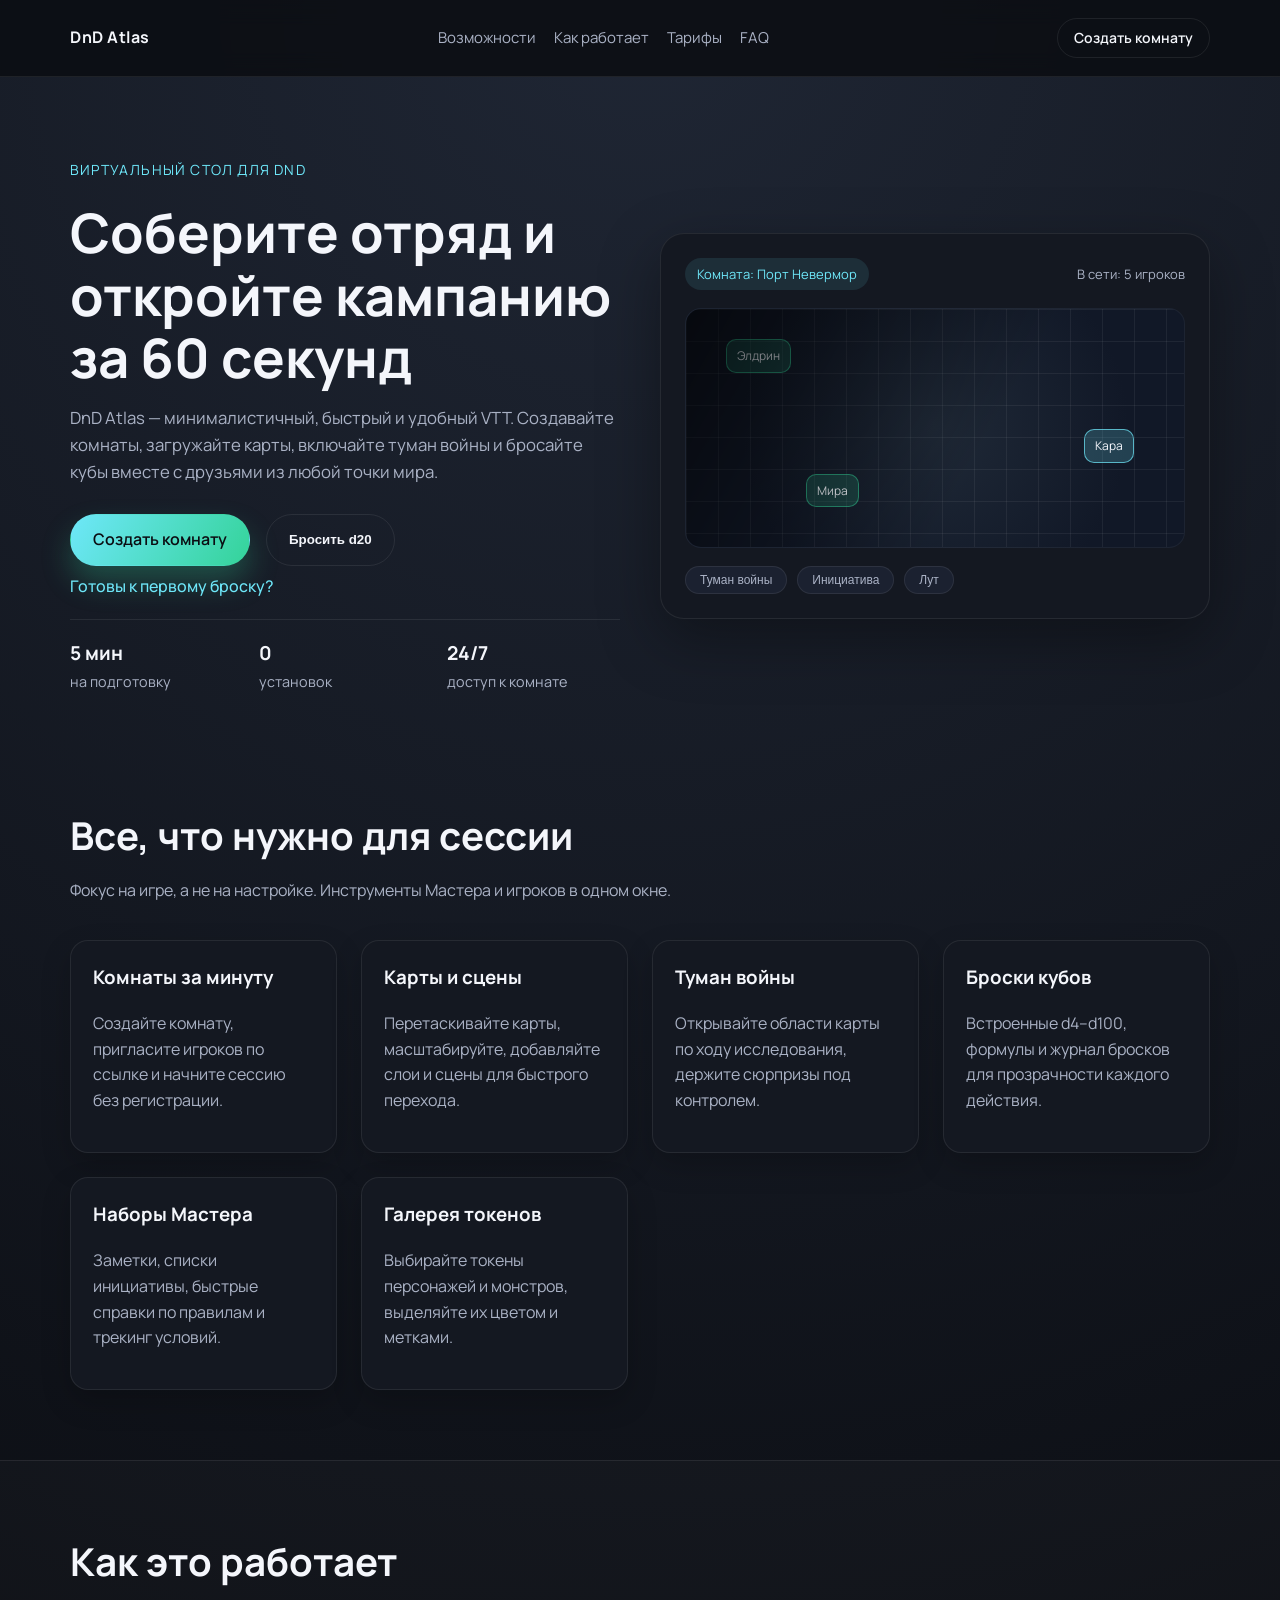
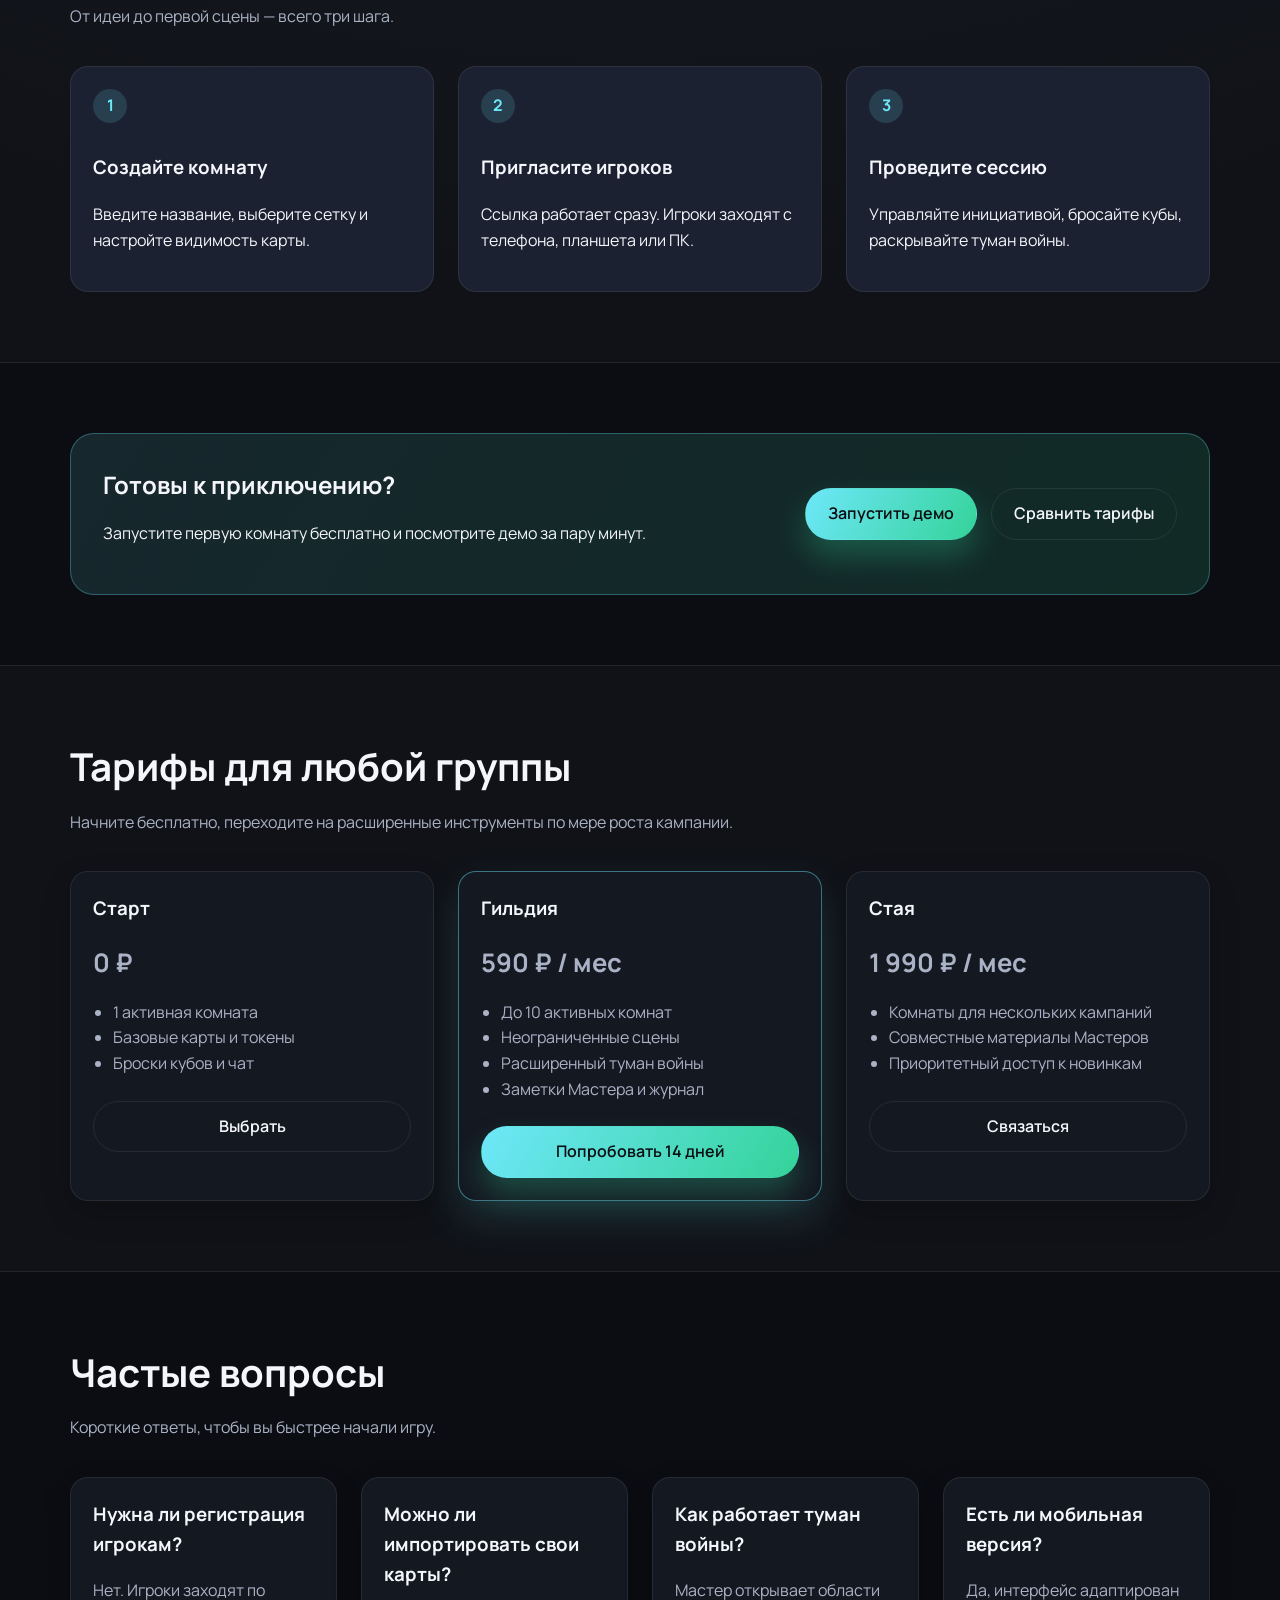
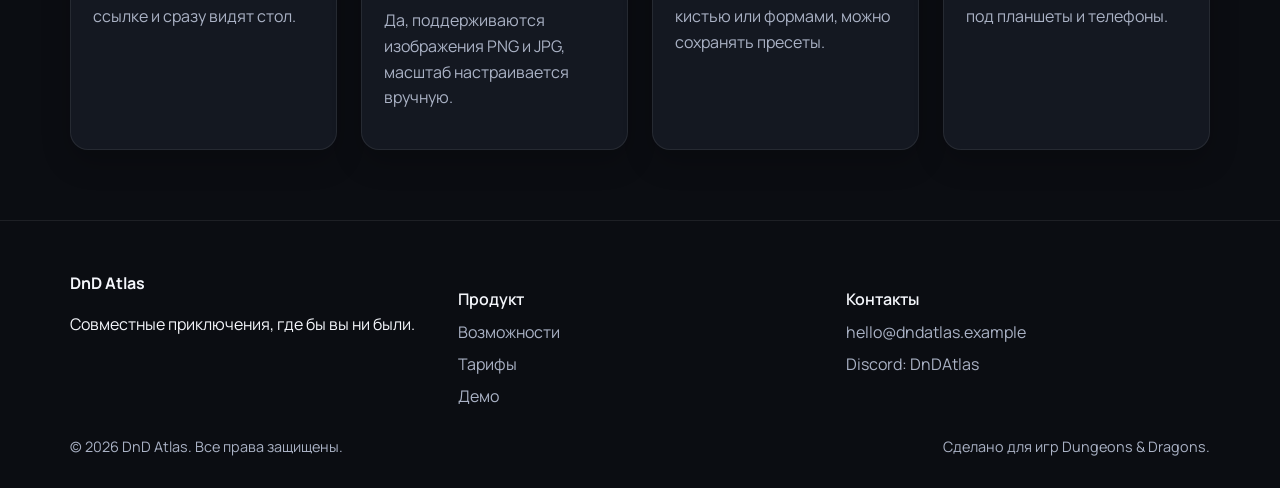
==== index.html @ f611dcc0 "Add DnD landing page prototype Co-authored-by: Eloiser2453 <Eloiser2453@users.noreply.github.com>" ====
<!doctype html>
<html lang="ru">
  <head>
    <meta charset="UTF-8" />
    <meta name="viewport" content="width=device-width, initial-scale=1" />
    <title>DnD Atlas — виртуальный стол для игры</title>
    <meta
      name="description"
      content="DnD Atlas — сайт для совместной игры в Dungeons & Dragons онлайн: комнаты, карты, туман войны и броски кубов."
    />
    <link rel="preconnect" href="https://fonts.googleapis.com" />
    <link rel="preconnect" href="https://fonts.gstatic.com" crossorigin />
    <link
      href="https://fonts.googleapis.com/css2?family=Manrope:wght@300;400;500;600;700&display=swap"
      rel="stylesheet"
    />
    <link rel="stylesheet" href="styles.css" />
  </head>
  <body>
    <header class="site-header">
      <div class="container header-inner">
        <a class="logo" href="#">DnD Atlas</a>
        <nav class="nav">
          <a href="#features">Возможности</a>
          <a href="#workflow">Как работает</a>
          <a href="#pricing">Тарифы</a>
          <a href="#faq">FAQ</a>
        </nav>
        <a class="btn small ghost" href="#start">Создать комнату</a>
      </div>
    </header>

    <main>
      <section class="hero">
        <div class="container hero-grid">
          <div class="hero-content">
            <span class="eyebrow">Виртуальный стол для DnD</span>
            <h1>Соберите отряд и откройте кампанию за 60 секунд</h1>
            <p class="lead">
              DnD Atlas — минималистичный, быстрый и удобный VTT. Создавайте комнаты,
              загружайте карты, включайте туман войны и бросайте кубы вместе с
              друзьями из любой точки мира.
            </p>
            <div class="cta">
              <a class="btn primary" href="#start">Создать комнату</a>
              <button class="btn ghost" id="roll-d20" type="button">Бросить d20</button>
            </div>
            <p class="dice-result" id="dice-result" aria-live="polite">
              Готовы к первому броску?
            </p>
            <div class="stats">
              <div>
                <strong>5 мин</strong>
                <span>на подготовку</span>
              </div>
              <div>
                <strong>0</strong>
                <span>установок</span>
              </div>
              <div>
                <strong>24/7</strong>
                <span>доступ к комнате</span>
              </div>
            </div>
          </div>

          <div class="hero-card" aria-hidden="true">
            <div class="table-ui">
              <div class="table-top">
                <span class="tag">Комната: Порт Невермор</span>
                <span class="status">В сети: 5 игроков</span>
              </div>
              <div class="map-preview">
                <div class="map-grid"></div>
                <div class="token token-a">Элдрин</div>
                <div class="token token-b">Мира</div>
                <div class="token token-c">Кара</div>
                <div class="fog"></div>
              </div>
              <div class="table-actions">
                <button class="pill" type="button">Туман войны</button>
                <button class="pill" type="button">Инициатива</button>
                <button class="pill" type="button">Лут</button>
              </div>
            </div>
          </div>
        </div>
      </section>

      <section id="features" class="section">
        <div class="container">
          <div class="section-head">
            <h2>Все, что нужно для сессии</h2>
            <p>Фокус на игре, а не на настройке. Инструменты Мастера и игроков в одном окне.</p>
          </div>
          <div class="grid features">
            <article class="card">
              <h3>Комнаты за минуту</h3>
              <p>Создайте комнату, пригласите игроков по ссылке и начните сессию без регистрации.</p>
            </article>
            <article class="card">
              <h3>Карты и сцены</h3>
              <p>Перетаскивайте карты, масштабируйте, добавляйте слои и сцены для быстрого перехода.</p>
            </article>
            <article class="card">
              <h3>Туман войны</h3>
              <p>Открывайте области карты по ходу исследования, держите сюрпризы под контролем.</p>
            </article>
            <article class="card">
              <h3>Броски кубов</h3>
              <p>Встроенные d4–d100, формулы и журнал бросков для прозрачности каждого действия.</p>
            </article>
            <article class="card">
              <h3>Наборы Мастера</h3>
              <p>Заметки, списки инициативы, быстрые справки по правилам и трекинг условий.</p>
            </article>
            <article class="card">
              <h3>Галерея токенов</h3>
              <p>Выбирайте токены персонажей и монстров, выделяйте их цветом и метками.</p>
            </article>
          </div>
        </div>
      </section>

      <section id="workflow" class="section alt">
        <div class="container">
          <div class="section-head">
            <h2>Как это работает</h2>
            <p>От идеи до первой сцены — всего три шага.</p>
          </div>
          <div class="grid steps">
            <div class="step">
              <span class="step-index">1</span>
              <h3>Создайте комнату</h3>
              <p>Введите название, выберите сетку и настройте видимость карты.</p>
            </div>
            <div class="step">
              <span class="step-index">2</span>
              <h3>Пригласите игроков</h3>
              <p>Ссылка работает сразу. Игроки заходят с телефона, планшета или ПК.</p>
            </div>
            <div class="step">
              <span class="step-index">3</span>
              <h3>Проведите сессию</h3>
              <p>Управляйте инициативой, бросайте кубы, раскрывайте туман войны.</p>
            </div>
          </div>
        </div>
      </section>

      <section id="start" class="section">
        <div class="container">
          <div class="cta-banner">
            <div>
              <h2>Готовы к приключению?</h2>
              <p>Запустите первую комнату бесплатно и посмотрите демо за пару минут.</p>
            </div>
            <div class="cta-group">
              <a class="btn primary" href="#">Запустить демо</a>
              <a class="btn ghost" href="#pricing">Сравнить тарифы</a>
            </div>
          </div>
        </div>
      </section>

      <section id="pricing" class="section alt">
        <div class="container">
          <div class="section-head">
            <h2>Тарифы для любой группы</h2>
            <p>Начните бесплатно, переходите на расширенные инструменты по мере роста кампании.</p>
          </div>
          <div class="grid pricing">
            <article class="card">
              <h3>Старт</h3>
              <p class="price">0 ₽</p>
              <ul>
                <li>1 активная комната</li>
                <li>Базовые карты и токены</li>
                <li>Броски кубов и чат</li>
              </ul>
              <a class="btn ghost full" href="#">Выбрать</a>
            </article>
            <article class="card highlight">
              <h3>Гильдия</h3>
              <p class="price">590 ₽ / мес</p>
              <ul>
                <li>До 10 активных комнат</li>
                <li>Неограниченные сцены</li>
                <li>Расширенный туман войны</li>
                <li>Заметки Мастера и журнал</li>
              </ul>
              <a class="btn primary full" href="#">Попробовать 14 дней</a>
            </article>
            <article class="card">
              <h3>Стая</h3>
              <p class="price">1 990 ₽ / мес</p>
              <ul>
                <li>Комнаты для нескольких кампаний</li>
                <li>Совместные материалы Мастеров</li>
                <li>Приоритетный доступ к новинкам</li>
              </ul>
              <a class="btn ghost full" href="#">Связаться</a>
            </article>
          </div>
        </div>
      </section>

      <section id="faq" class="section">
        <div class="container">
          <div class="section-head">
            <h2>Частые вопросы</h2>
            <p>Короткие ответы, чтобы вы быстрее начали игру.</p>
          </div>
          <div class="grid faq">
            <article class="card">
              <h3>Нужна ли регистрация игрокам?</h3>
              <p>Нет. Игроки заходят по ссылке и сразу видят стол.</p>
            </article>
            <article class="card">
              <h3>Можно ли импортировать свои карты?</h3>
              <p>Да, поддерживаются изображения PNG и JPG, масштаб настраивается вручную.</p>
            </article>
            <article class="card">
              <h3>Как работает туман войны?</h3>
              <p>Мастер открывает области кистью или формами, можно сохранять пресеты.</p>
            </article>
            <article class="card">
              <h3>Есть ли мобильная версия?</h3>
              <p>Да, интерфейс адаптирован под планшеты и телефоны.</p>
            </article>
          </div>
        </div>
      </section>
    </main>

    <footer class="site-footer">
      <div class="container footer-grid">
        <div>
          <strong>DnD Atlas</strong>
          <p>Совместные приключения, где бы вы ни были.</p>
        </div>
        <div>
          <p class="footer-title">Продукт</p>
          <ul>
            <li><a href="#features">Возможности</a></li>
            <li><a href="#pricing">Тарифы</a></li>
            <li><a href="#start">Демо</a></li>
          </ul>
        </div>
        <div>
          <p class="footer-title">Контакты</p>
          <ul>
            <li>hello@dndatlas.example</li>
            <li>Discord: DnDAtlas</li>
          </ul>
        </div>
      </div>
      <div class="container footer-bottom">
        <span>© 2026 DnD Atlas. Все права защищены.</span>
        <span>Сделано для игр Dungeons & Dragons.</span>
      </div>
    </footer>

    <script src="script.js"></script>
  </body>
</html>
---- styles.css ----
*,
*::before,
*::after {
  box-sizing: border-box;
}

:root {
  color-scheme: dark;
  --bg: #0b0d12;
  --panel: #141821;
  --panel-light: #1b2130;
  --text: #f4f6fb;
  --muted: #aab2c5;
  --accent: #6ee7f9;
  --accent-strong: #34d399;
  --outline: rgba(255, 255, 255, 0.08);
  --shadow: 0 20px 60px rgba(0, 0, 0, 0.35);
}

body {
  margin: 0;
  font-family: "Manrope", system-ui, -apple-system, sans-serif;
  background: radial-gradient(circle at top, #1f2634 0%, #0b0d12 50%);
  color: var(--text);
  line-height: 1.6;
}

a {
  color: inherit;
  text-decoration: none;
}

img {
  max-width: 100%;
  display: block;
}

.container {
  width: min(1140px, 92vw);
  margin: 0 auto;
}

.site-header {
  position: sticky;
  top: 0;
  z-index: 10;
  background: rgba(11, 13, 18, 0.85);
  backdrop-filter: blur(12px);
  border-bottom: 1px solid var(--outline);
}

.header-inner {
  display: flex;
  align-items: center;
  justify-content: space-between;
  padding: 18px 0;
  gap: 24px;
}

.logo {
  font-weight: 700;
  letter-spacing: 0.5px;
}

.nav {
  display: flex;
  gap: 18px;
  font-size: 15px;
  color: var(--muted);
}

.nav a:hover {
  color: var(--text);
}

.btn {
  border-radius: 999px;
  padding: 12px 22px;
  border: 1px solid transparent;
  font-weight: 600;
  display: inline-flex;
  align-items: center;
  justify-content: center;
  gap: 8px;
  background: none;
  color: inherit;
  cursor: pointer;
  transition: 0.2s ease;
}

.btn.small {
  padding: 8px 16px;
  font-size: 14px;
}

.btn.primary {
  background: linear-gradient(120deg, var(--accent), var(--accent-strong));
  color: #0b0d12;
  box-shadow: 0 16px 30px rgba(52, 211, 153, 0.28);
}

.btn.primary:hover {
  transform: translateY(-1px);
}

.btn.ghost {
  border-color: var(--outline);
  color: var(--text);
}

.btn.ghost:hover {
  border-color: rgba(110, 231, 249, 0.6);
  color: var(--accent);
}

.btn.full {
  width: 100%;
}

.hero {
  padding: 80px 0 40px;
}

.hero-grid {
  display: grid;
  grid-template-columns: repeat(auto-fit, minmax(280px, 1fr));
  gap: 40px;
  align-items: center;
}

.eyebrow {
  display: inline-flex;
  align-items: center;
  gap: 8px;
  font-size: 14px;
  color: var(--accent);
  letter-spacing: 1.2px;
  text-transform: uppercase;
}

.hero h1 {
  margin: 18px 0 16px;
  font-size: clamp(2rem, 2vw + 1.8rem, 3.4rem);
  line-height: 1.15;
}

.lead {
  color: var(--muted);
  font-size: 1.05rem;
}

.cta {
  display: flex;
  flex-wrap: wrap;
  gap: 16px;
  margin: 28px 0 8px;
}

.dice-result {
  margin: 0 0 20px;
  color: var(--accent);
  font-weight: 500;
  min-height: 24px;
}

.stats {
  display: grid;
  grid-template-columns: repeat(auto-fit, minmax(140px, 1fr));
  gap: 16px;
  border-top: 1px solid var(--outline);
  padding-top: 18px;
}

.stats strong {
  display: block;
  font-size: 1.2rem;
}

.stats span {
  color: var(--muted);
  font-size: 0.9rem;
}

.hero-card {
  background: var(--panel);
  border-radius: 24px;
  padding: 24px;
  box-shadow: var(--shadow);
  border: 1px solid var(--outline);
}

.table-ui {
  display: flex;
  flex-direction: column;
  gap: 18px;
}

.table-top {
  display: flex;
  justify-content: space-between;
  font-size: 13px;
  color: var(--muted);
}

.tag {
  background: rgba(110, 231, 249, 0.1);
  color: var(--accent);
  padding: 6px 12px;
  border-radius: 999px;
}

.status {
  align-self: center;
}

.map-preview {
  position: relative;
  background: radial-gradient(circle, #1f2937 0%, #111827 70%);
  border-radius: 16px;
  overflow: hidden;
  min-height: 240px;
  border: 1px solid rgba(255, 255, 255, 0.05);
}

.map-grid {
  position: absolute;
  inset: 0;
  background-image: linear-gradient(
      rgba(255, 255, 255, 0.06) 1px,
      transparent 1px
    ),
    linear-gradient(90deg, rgba(255, 255, 255, 0.06) 1px, transparent 1px);
  background-size: 32px 32px;
}

.token {
  position: absolute;
  padding: 6px 10px;
  border-radius: 10px;
  background: rgba(52, 211, 153, 0.2);
  border: 1px solid rgba(52, 211, 153, 0.6);
  font-size: 12px;
}

.token-a {
  top: 30px;
  left: 40px;
}

.token-b {
  bottom: 40px;
  left: 120px;
}

.token-c {
  top: 120px;
  right: 50px;
  background: rgba(110, 231, 249, 0.2);
  border-color: rgba(110, 231, 249, 0.7);
}

.fog {
  position: absolute;
  inset: 0;
  background: linear-gradient(120deg, rgba(11, 13, 18, 0.7), transparent 60%);
  mix-blend-mode: multiply;
}

.table-actions {
  display: flex;
  gap: 10px;
  flex-wrap: wrap;
}

.pill {
  background: var(--panel-light);
  color: var(--muted);
  border: 1px solid var(--outline);
  border-radius: 999px;
  padding: 6px 14px;
  font-size: 12px;
}

.section {
  padding: 70px 0;
}

.section.alt {
  background: rgba(255, 255, 255, 0.02);
  border-top: 1px solid var(--outline);
  border-bottom: 1px solid var(--outline);
}

.section-head {
  margin-bottom: 36px;
  max-width: 720px;
}

.section-head h2 {
  font-size: clamp(1.6rem, 2vw + 1.1rem, 2.4rem);
  margin: 0 0 12px;
}

.section-head p {
  color: var(--muted);
  margin: 0;
}

.grid {
  display: grid;
  gap: 24px;
}

.features {
  grid-template-columns: repeat(auto-fit, minmax(220px, 1fr));
}

.card {
  background: var(--panel);
  border-radius: 18px;
  padding: 22px;
  border: 1px solid var(--outline);
  box-shadow: 0 12px 30px rgba(0, 0, 0, 0.2);
}

.card h3 {
  margin-top: 0;
}

.card p,
.card li {
  color: var(--muted);
}

.steps {
  grid-template-columns: repeat(auto-fit, minmax(220px, 1fr));
}

.step {
  background: var(--panel-light);
  border-radius: 18px;
  padding: 22px;
  border: 1px solid var(--outline);
}

.step-index {
  display: inline-flex;
  width: 34px;
  height: 34px;
  align-items: center;
  justify-content: center;
  border-radius: 50%;
  background: rgba(110, 231, 249, 0.15);
  color: var(--accent);
  font-weight: 700;
  margin-bottom: 12px;
}

.cta-banner {
  background: linear-gradient(120deg, rgba(110, 231, 249, 0.12), rgba(52, 211, 153, 0.15));
  border-radius: 24px;
  padding: 32px;
  display: flex;
  flex-wrap: wrap;
  gap: 24px;
  justify-content: space-between;
  align-items: center;
  border: 1px solid rgba(110, 231, 249, 0.3);
}

.cta-banner h2 {
  margin: 0 0 8px;
}

.cta-group {
  display: flex;
  flex-wrap: wrap;
  gap: 14px;
}

.pricing {
  grid-template-columns: repeat(auto-fit, minmax(240px, 1fr));
}

.pricing .price {
  font-size: 1.6rem;
  font-weight: 700;
  margin: 6px 0 16px;
}

.pricing ul {
  padding-left: 20px;
  margin: 0 0 24px;
}

.pricing .highlight {
  border-color: rgba(110, 231, 249, 0.45);
  box-shadow: 0 18px 40px rgba(110, 231, 249, 0.15);
}

.faq {
  grid-template-columns: repeat(auto-fit, minmax(240px, 1fr));
}

.site-footer {
  padding: 50px 0 30px;
  border-top: 1px solid var(--outline);
}

.footer-grid {
  display: grid;
  grid-template-columns: repeat(auto-fit, minmax(200px, 1fr));
  gap: 24px;
  margin-bottom: 20px;
}

.footer-title {
  font-weight: 600;
  margin-bottom: 8px;
}

.footer-grid ul {
  list-style: none;
  padding: 0;
  margin: 0;
  color: var(--muted);
}

.footer-grid li {
  margin-bottom: 6px;
}

.footer-bottom {
  display: flex;
  flex-wrap: wrap;
  gap: 12px;
  justify-content: space-between;
  color: var(--muted);
  font-size: 0.9rem;
}

@media (max-width: 880px) {
  .nav {
    display: none;
  }
}

@media (max-width: 640px) {
  .hero {
    padding-top: 60px;
  }

  .header-inner {
    flex-wrap: wrap;
  }

  .cta {
    flex-direction: column;
    align-items: stretch;
  }

  .cta-group {
    flex-direction: column;
    align-items: stretch;
  }
}
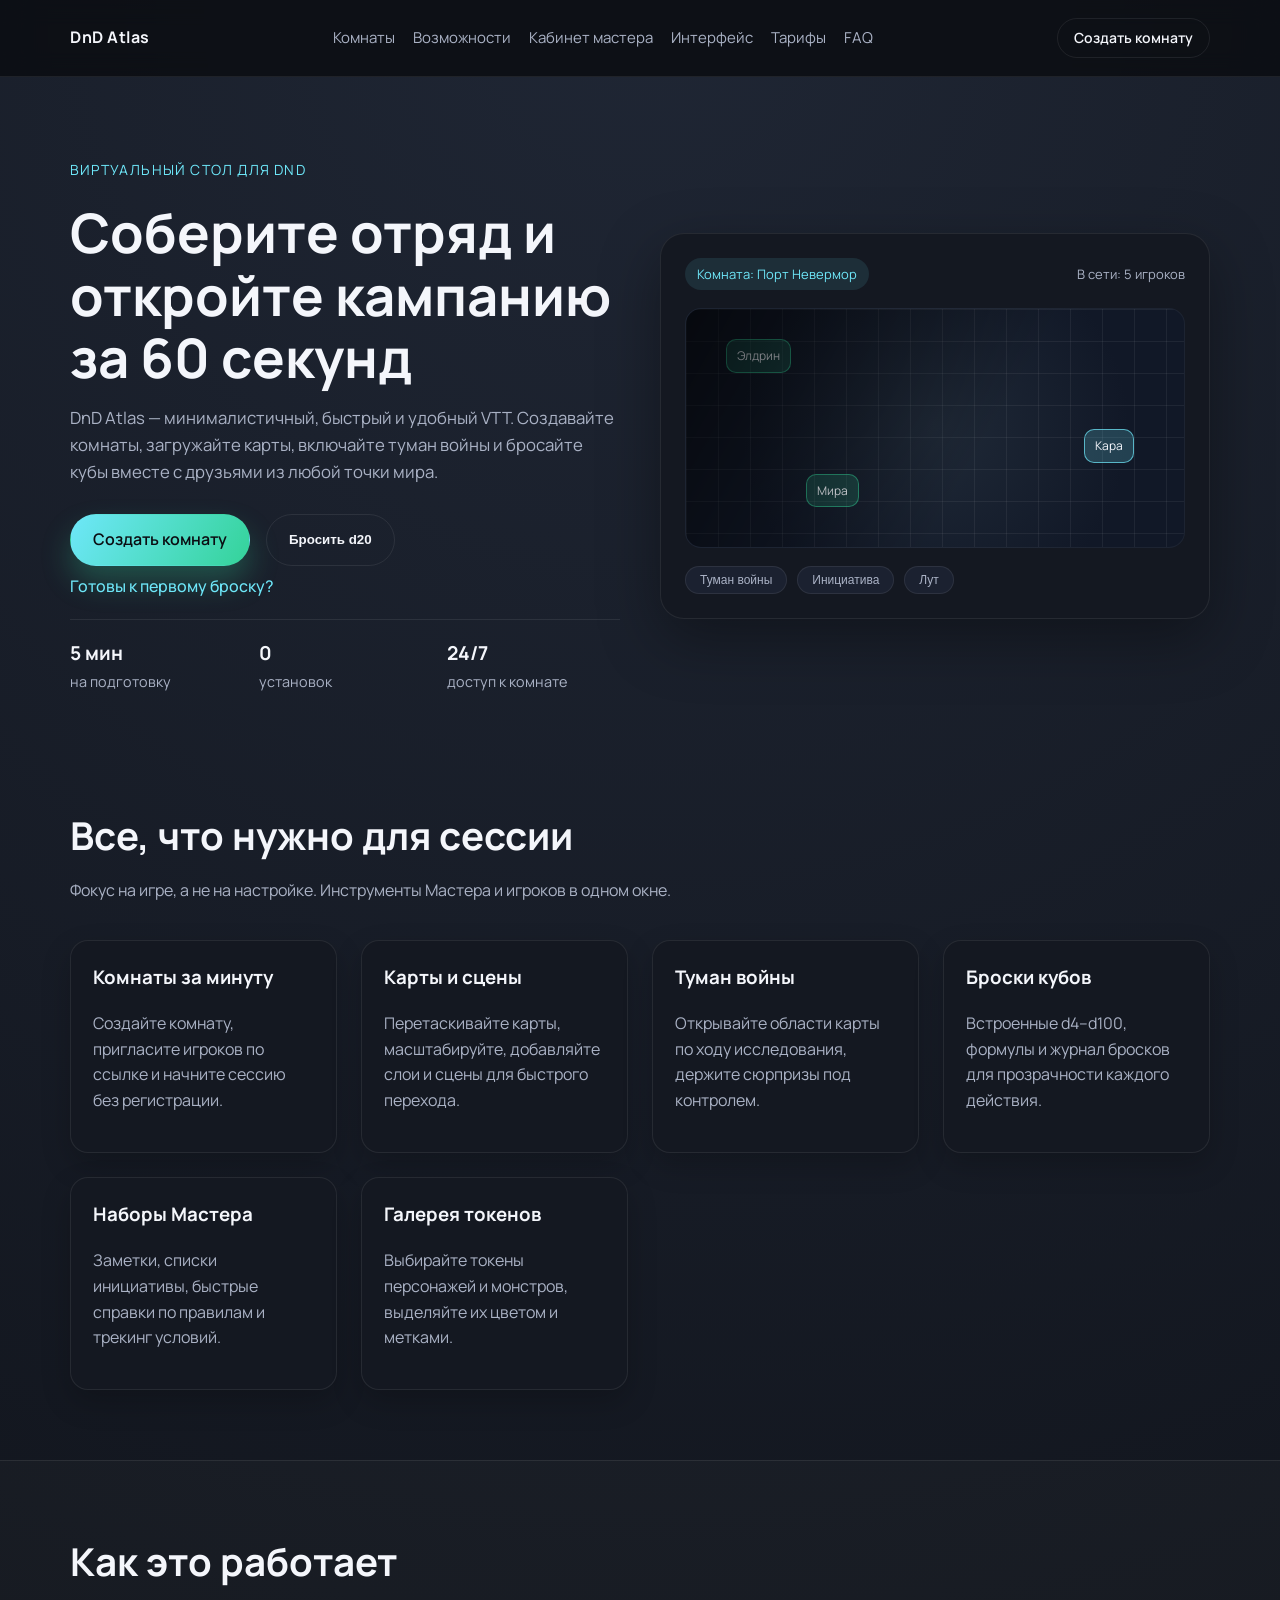
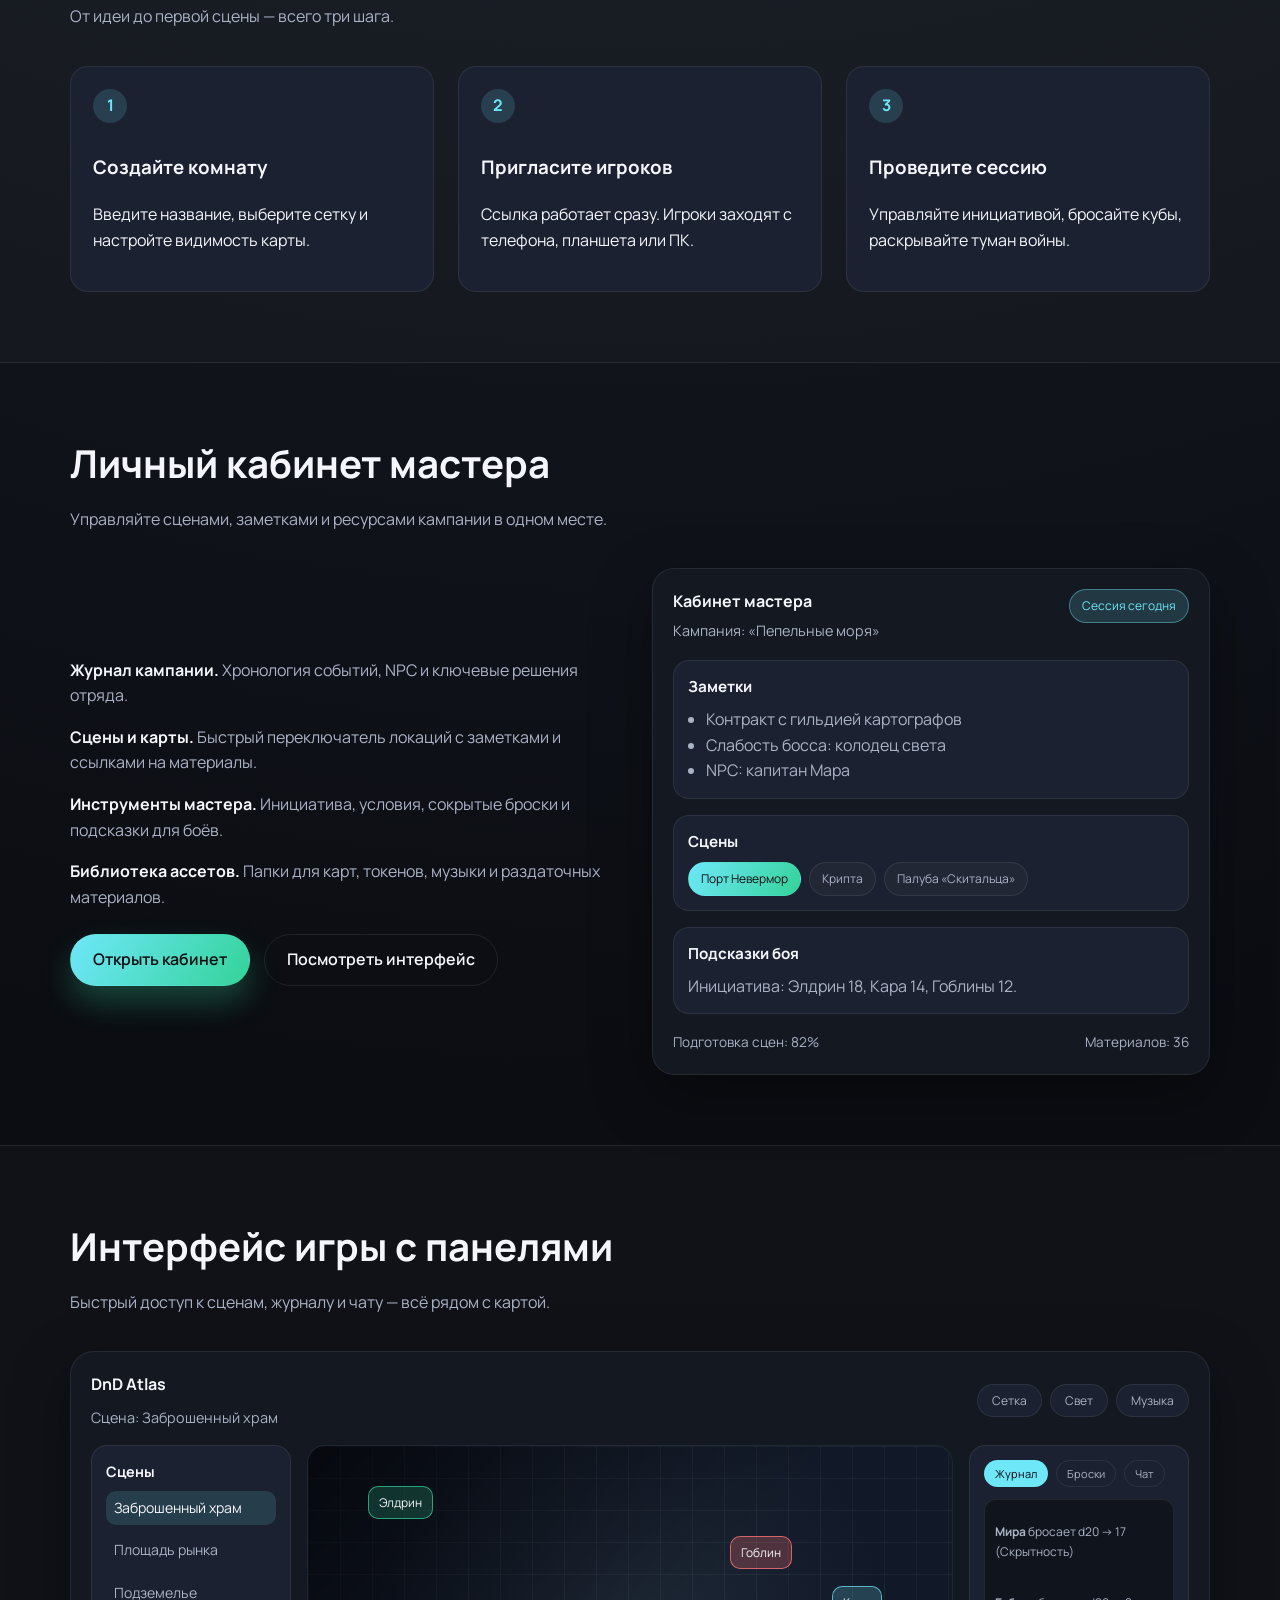
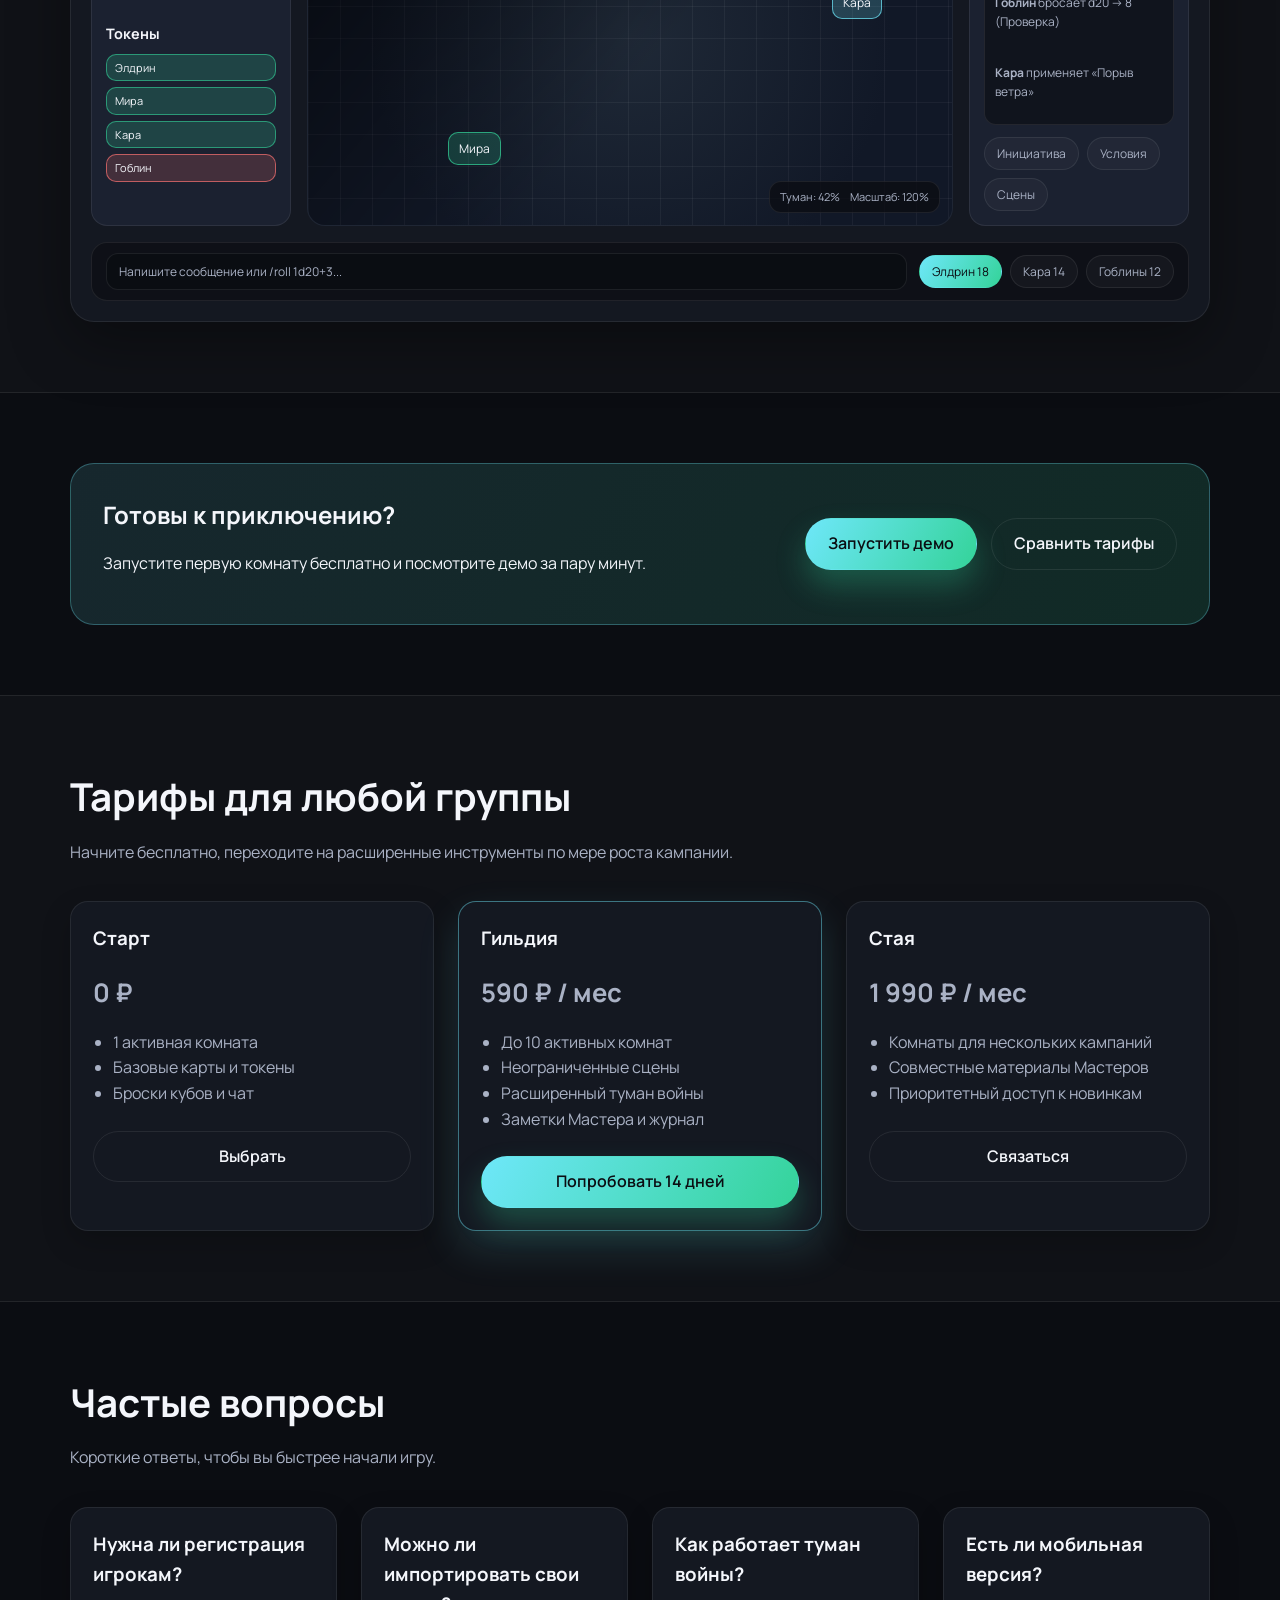
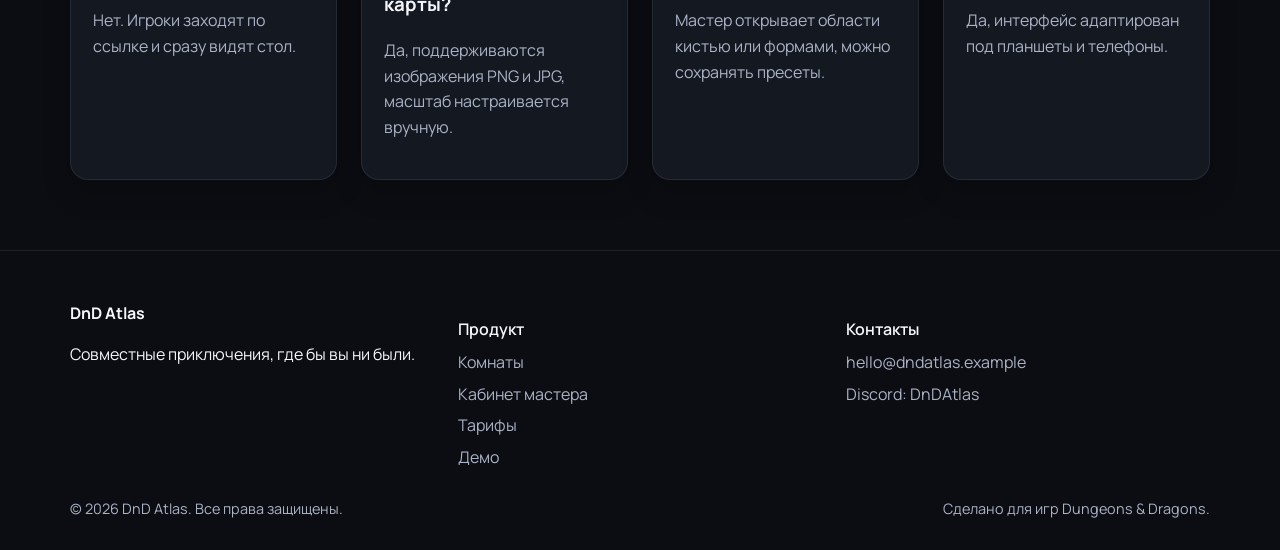
==== commit 4dad5f47: "Add rooms page and interface mock Co-authored-by: Eloiser2453 <Eloiser2453@users.noreply.github.com>" ====
--- a/index.html
+++ b/index.html
@@ -21,8 +21,10 @@
       <div class="container header-inner">
         <a class="logo" href="#">DnD Atlas</a>
         <nav class="nav">
+          <a href="rooms.html">Комнаты</a>
           <a href="#features">Возможности</a>
-          <a href="#workflow">Как работает</a>
+          <a href="#master">Кабинет мастера</a>
+          <a href="#interface">Интерфейс</a>
           <a href="#pricing">Тарифы</a>
           <a href="#faq">FAQ</a>
         </nav>
@@ -148,6 +150,156 @@
         </div>
       </section>
 
+      <section id="master" class="section">
+        <div class="container">
+          <div class="section-head">
+            <h2>Личный кабинет мастера</h2>
+            <p>Управляйте сценами, заметками и ресурсами кампании в одном месте.</p>
+          </div>
+          <div class="master-grid">
+            <div class="master-content">
+              <ul class="master-list">
+                <li>
+                  <strong>Журнал кампании.</strong>
+                  Хронология событий, NPC и ключевые решения отряда.
+                </li>
+                <li>
+                  <strong>Сцены и карты.</strong>
+                  Быстрый переключатель локаций с заметками и ссылками на материалы.
+                </li>
+                <li>
+                  <strong>Инструменты мастера.</strong>
+                  Инициатива, условия, сокрытые броски и подсказки для боёв.
+                </li>
+                <li>
+                  <strong>Библиотека ассетов.</strong>
+                  Папки для карт, токенов, музыки и раздаточных материалов.
+                </li>
+              </ul>
+              <div class="cta-group">
+                <a class="btn primary" href="rooms.html">Открыть кабинет</a>
+                <a class="btn ghost" href="#interface">Посмотреть интерфейс</a>
+              </div>
+            </div>
+            <div class="master-panel" aria-hidden="true">
+              <div class="master-panel-header">
+                <div>
+                  <span class="panel-title">Кабинет мастера</span>
+                  <p class="panel-subtitle">Кампания: «Пепельные моря»</p>
+                </div>
+                <span class="panel-badge">Сессия сегодня</span>
+              </div>
+              <div class="master-panel-body">
+                <div class="master-widget">
+                  <h4>Заметки</h4>
+                  <ul>
+                    <li>Контракт с гильдией картографов</li>
+                    <li>Слабость босса: колодец света</li>
+                    <li>NPC: капитан Мара</li>
+                  </ul>
+                </div>
+                <div class="master-widget">
+                  <h4>Сцены</h4>
+                  <div class="chip-row">
+                    <span class="chip active">Порт Невермор</span>
+                    <span class="chip">Крипта</span>
+                    <span class="chip">Палуба «Скитальца»</span>
+                  </div>
+                </div>
+                <div class="master-widget">
+                  <h4>Подсказки боя</h4>
+                  <p>Инициатива: Элдрин 18, Кара 14, Гоблины 12.</p>
+                </div>
+              </div>
+              <div class="master-panel-footer">
+                <span>Подготовка сцен: 82%</span>
+                <span>Материалов: 36</span>
+              </div>
+            </div>
+          </div>
+        </div>
+      </section>
+
+      <section id="interface" class="section alt">
+        <div class="container">
+          <div class="section-head">
+            <h2>Интерфейс игры с панелями</h2>
+            <p>Быстрый доступ к сценам, журналу и чату — всё рядом с картой.</p>
+          </div>
+          <div class="interface-mock" aria-hidden="true">
+            <div class="interface-top">
+              <div class="interface-brand">
+                <span class="panel-title">DnD Atlas</span>
+                <span class="panel-subtitle">Сцена: Заброшенный храм</span>
+              </div>
+              <div class="interface-actions">
+                <span class="pill">Сетка</span>
+                <span class="pill">Свет</span>
+                <span class="pill">Музыка</span>
+              </div>
+            </div>
+            <div class="interface-body">
+              <aside class="side-panel">
+                <div class="panel-section">
+                  <h4>Сцены</h4>
+                  <ul class="panel-list">
+                    <li class="active">Заброшенный храм</li>
+                    <li>Площадь рынка</li>
+                    <li>Подземелье</li>
+                  </ul>
+                </div>
+                <div class="panel-section">
+                  <h4>Токены</h4>
+                  <div class="token-stack">
+                    <span class="token-mini">Элдрин</span>
+                    <span class="token-mini">Мира</span>
+                    <span class="token-mini">Кара</span>
+                    <span class="token-mini enemy">Гоблин</span>
+                  </div>
+                </div>
+              </aside>
+              <div class="interface-map">
+                <div class="map-grid"></div>
+                <div class="map-token map-token-a">Элдрин</div>
+                <div class="map-token map-token-b">Мира</div>
+                <div class="map-token map-token-c">Кара</div>
+                <div class="map-token map-token-d enemy">Гоблин</div>
+                <div class="map-highlight"></div>
+                <div class="map-legend">
+                  <span>Туман: 42%</span>
+                  <span>Масштаб: 120%</span>
+                </div>
+              </div>
+              <aside class="side-panel right">
+                <div class="tab-row">
+                  <span class="tab active">Журнал</span>
+                  <span class="tab">Броски</span>
+                  <span class="tab">Чат</span>
+                </div>
+                <div class="log">
+                  <p><strong>Мира</strong> бросает d20 → 17 (Скрытность)</p>
+                  <p><strong>Гоблин</strong> бросает d20 → 8 (Проверка)</p>
+                  <p><strong>Кара</strong> применяет «Порыв ветра»</p>
+                </div>
+                <div class="quick-actions">
+                  <span class="chip">Инициатива</span>
+                  <span class="chip">Условия</span>
+                  <span class="chip">Сцены</span>
+                </div>
+              </aside>
+            </div>
+            <div class="interface-bottom">
+              <div class="chat-input">Напишите сообщение или /roll 1d20+3...</div>
+              <div class="initiative-track">
+                <span class="chip active">Элдрин 18</span>
+                <span class="chip">Кара 14</span>
+                <span class="chip">Гоблины 12</span>
+              </div>
+            </div>
+          </div>
+        </div>
+      </section>
+
       <section id="start" class="section">
         <div class="container">
           <div class="cta-banner">
@@ -242,7 +394,8 @@
         <div>
           <p class="footer-title">Продукт</p>
           <ul>
-            <li><a href="#features">Возможности</a></li>
+            <li><a href="rooms.html">Комнаты</a></li>
+            <li><a href="#master">Кабинет мастера</a></li>
             <li><a href="#pricing">Тарифы</a></li>
             <li><a href="#start">Демо</a></li>
           </ul>
--- a/styles.css
+++ b/styles.css
@@ -402,6 +402,493 @@
   grid-template-columns: repeat(auto-fit, minmax(240px, 1fr));
 }
 
+.master-grid {
+  display: grid;
+  grid-template-columns: repeat(auto-fit, minmax(280px, 1fr));
+  gap: 24px;
+  align-items: center;
+}
+
+.master-content {
+  display: flex;
+  flex-direction: column;
+  gap: 24px;
+}
+
+.master-list {
+  list-style: none;
+  padding: 0;
+  margin: 0;
+  display: grid;
+  gap: 16px;
+  color: var(--muted);
+}
+
+.master-list strong {
+  color: var(--text);
+}
+
+.master-panel {
+  background: var(--panel);
+  border-radius: 22px;
+  padding: 20px;
+  border: 1px solid var(--outline);
+  box-shadow: var(--shadow);
+  display: flex;
+  flex-direction: column;
+  gap: 18px;
+}
+
+.master-panel-header {
+  display: flex;
+  justify-content: space-between;
+  align-items: flex-start;
+  gap: 12px;
+}
+
+.panel-title {
+  font-weight: 700;
+  display: block;
+}
+
+.panel-subtitle {
+  margin: 4px 0 0;
+  color: var(--muted);
+  font-size: 0.9rem;
+}
+
+.panel-badge {
+  background: rgba(110, 231, 249, 0.16);
+  color: var(--accent);
+  border: 1px solid rgba(110, 231, 249, 0.4);
+  border-radius: 999px;
+  padding: 6px 12px;
+  font-size: 12px;
+}
+
+.master-panel-body {
+  display: grid;
+  gap: 16px;
+}
+
+.master-widget {
+  background: var(--panel-light);
+  border-radius: 16px;
+  padding: 14px;
+  border: 1px solid var(--outline);
+}
+
+.master-widget h4 {
+  margin: 0 0 8px;
+  font-size: 0.95rem;
+}
+
+.master-widget ul {
+  margin: 0;
+  padding-left: 18px;
+  color: var(--muted);
+}
+
+.master-widget p {
+  margin: 0;
+  color: var(--muted);
+}
+
+.chip-row {
+  display: flex;
+  flex-wrap: wrap;
+  gap: 8px;
+}
+
+.chip {
+  display: inline-flex;
+  align-items: center;
+  gap: 6px;
+  padding: 6px 12px;
+  border-radius: 999px;
+  border: 1px solid var(--outline);
+  font-size: 12px;
+  color: var(--muted);
+  background: rgba(255, 255, 255, 0.03);
+}
+
+.chip.active {
+  background: linear-gradient(120deg, var(--accent), var(--accent-strong));
+  color: #0b0d12;
+  border-color: transparent;
+}
+
+.master-panel-footer {
+  display: flex;
+  justify-content: space-between;
+  color: var(--muted);
+  font-size: 0.85rem;
+}
+
+.interface-mock {
+  background: var(--panel);
+  border-radius: 24px;
+  padding: 20px;
+  border: 1px solid var(--outline);
+  box-shadow: var(--shadow);
+  display: flex;
+  flex-direction: column;
+  gap: 16px;
+}
+
+.interface-top {
+  display: flex;
+  justify-content: space-between;
+  align-items: center;
+  gap: 16px;
+  flex-wrap: wrap;
+}
+
+.interface-brand {
+  display: flex;
+  flex-direction: column;
+  gap: 4px;
+}
+
+.interface-actions {
+  display: flex;
+  gap: 8px;
+  flex-wrap: wrap;
+}
+
+.interface-body {
+  display: grid;
+  grid-template-columns: 200px 1fr 220px;
+  gap: 16px;
+}
+
+.side-panel {
+  background: var(--panel-light);
+  border-radius: 16px;
+  border: 1px solid var(--outline);
+  padding: 14px;
+  display: flex;
+  flex-direction: column;
+  gap: 12px;
+}
+
+.panel-section h4 {
+  margin: 0 0 8px;
+  font-size: 0.9rem;
+}
+
+.panel-list {
+  list-style: none;
+  padding: 0;
+  margin: 0;
+  display: grid;
+  gap: 8px;
+  color: var(--muted);
+  font-size: 0.88rem;
+}
+
+.panel-list li {
+  padding: 6px 8px;
+  border-radius: 10px;
+}
+
+.panel-list li.active {
+  background: rgba(110, 231, 249, 0.14);
+  color: var(--text);
+}
+
+.token-stack {
+  display: grid;
+  gap: 6px;
+}
+
+.token-mini {
+  display: inline-flex;
+  align-items: center;
+  padding: 4px 8px;
+  border-radius: 10px;
+  border: 1px solid rgba(52, 211, 153, 0.6);
+  background: rgba(52, 211, 153, 0.2);
+  font-size: 11px;
+}
+
+.token-mini.enemy {
+  border-color: rgba(248, 113, 113, 0.7);
+  background: rgba(248, 113, 113, 0.18);
+}
+
+.interface-map {
+  position: relative;
+  border-radius: 18px;
+  min-height: 320px;
+  overflow: hidden;
+  border: 1px solid rgba(255, 255, 255, 0.06);
+  background: radial-gradient(circle, #1f2937 0%, #111827 70%);
+}
+
+.interface-map .map-grid {
+  opacity: 0.85;
+}
+
+.map-token {
+  position: absolute;
+  padding: 6px 10px;
+  border-radius: 10px;
+  border: 1px solid rgba(52, 211, 153, 0.7);
+  background: rgba(52, 211, 153, 0.2);
+  font-size: 12px;
+  z-index: 2;
+}
+
+.map-token.enemy {
+  border-color: rgba(248, 113, 113, 0.8);
+  background: rgba(248, 113, 113, 0.25);
+}
+
+.map-token-a {
+  top: 40px;
+  left: 60px;
+}
+
+.map-token-b {
+  bottom: 60px;
+  left: 140px;
+}
+
+.map-token-c {
+  top: 140px;
+  right: 70px;
+  border-color: rgba(110, 231, 249, 0.7);
+  background: rgba(110, 231, 249, 0.2);
+}
+
+.map-token-d {
+  top: 90px;
+  right: 160px;
+}
+
+.map-highlight {
+  position: absolute;
+  inset: 0;
+  background: linear-gradient(130deg, rgba(11, 13, 18, 0.7), transparent 55%);
+  mix-blend-mode: multiply;
+  z-index: 1;
+}
+
+.map-legend {
+  position: absolute;
+  bottom: 12px;
+  right: 12px;
+  background: rgba(11, 13, 18, 0.75);
+  border: 1px solid var(--outline);
+  border-radius: 12px;
+  padding: 6px 10px;
+  font-size: 11px;
+  color: var(--muted);
+  display: flex;
+  gap: 10px;
+  z-index: 3;
+}
+
+.tab-row {
+  display: flex;
+  flex-wrap: wrap;
+  gap: 8px;
+}
+
+.tab {
+  padding: 4px 10px;
+  border-radius: 999px;
+  border: 1px solid var(--outline);
+  font-size: 11px;
+  color: var(--muted);
+}
+
+.tab.active {
+  background: var(--accent);
+  color: #0b0d12;
+  border-color: transparent;
+}
+
+.log {
+  background: rgba(11, 13, 18, 0.6);
+  border: 1px solid var(--outline);
+  border-radius: 12px;
+  padding: 10px;
+  font-size: 12px;
+  color: var(--muted);
+  display: grid;
+  gap: 8px;
+  flex: 1;
+}
+
+.quick-actions {
+  display: flex;
+  flex-wrap: wrap;
+  gap: 8px;
+}
+
+.interface-bottom {
+  display: flex;
+  flex-wrap: wrap;
+  gap: 12px;
+  align-items: center;
+  background: rgba(11, 13, 18, 0.6);
+  border: 1px solid var(--outline);
+  border-radius: 16px;
+  padding: 10px 14px;
+}
+
+.chat-input {
+  flex: 1;
+  min-width: 200px;
+  background: rgba(11, 13, 18, 0.8);
+  border: 1px solid var(--outline);
+  border-radius: 12px;
+  padding: 8px 12px;
+  font-size: 12px;
+  color: var(--muted);
+}
+
+.initiative-track {
+  display: flex;
+  flex-wrap: wrap;
+  gap: 8px;
+}
+
+.page-hero {
+  padding: 80px 0 40px;
+}
+
+.page-hero-grid {
+  display: grid;
+  grid-template-columns: repeat(auto-fit, minmax(260px, 1fr));
+  gap: 32px;
+  align-items: center;
+}
+
+.summary-card {
+  background: var(--panel);
+  border-radius: 20px;
+  padding: 20px;
+  border: 1px solid var(--outline);
+  box-shadow: var(--shadow);
+  display: grid;
+  gap: 14px;
+}
+
+.room-grid {
+  display: grid;
+  grid-template-columns: repeat(auto-fit, minmax(240px, 1fr));
+  gap: 24px;
+}
+
+.room-card {
+  display: flex;
+  flex-direction: column;
+  gap: 14px;
+}
+
+.room-title {
+  margin: 0;
+  font-size: 1.1rem;
+}
+
+.room-meta {
+  display: flex;
+  justify-content: space-between;
+  align-items: center;
+  font-size: 12px;
+  color: var(--muted);
+}
+
+.room-status {
+  display: inline-flex;
+  align-items: center;
+  gap: 6px;
+  padding: 4px 10px;
+  border-radius: 999px;
+  border: 1px solid var(--outline);
+  font-size: 11px;
+}
+
+.room-status.live {
+  background: rgba(52, 211, 153, 0.2);
+  border-color: rgba(52, 211, 153, 0.6);
+  color: #bff7d9;
+}
+
+.room-status.prep {
+  background: rgba(110, 231, 249, 0.18);
+  border-color: rgba(110, 231, 249, 0.5);
+}
+
+.room-status.pause {
+  background: rgba(248, 113, 113, 0.15);
+  border-color: rgba(248, 113, 113, 0.5);
+}
+
+.room-details {
+  margin: 0;
+  color: var(--muted);
+  font-size: 0.95rem;
+}
+
+.room-actions {
+  display: flex;
+  flex-wrap: wrap;
+  gap: 8px;
+}
+
+.campaign-grid {
+  display: grid;
+  grid-template-columns: repeat(auto-fit, minmax(260px, 1fr));
+  gap: 24px;
+}
+
+.progress {
+  background: rgba(255, 255, 255, 0.08);
+  border-radius: 999px;
+  overflow: hidden;
+  height: 8px;
+  margin-top: 10px;
+}
+
+.progress span {
+  display: block;
+  height: 100%;
+  background: linear-gradient(120deg, var(--accent), var(--accent-strong));
+}
+
+.schedule {
+  list-style: none;
+  margin: 0;
+  padding: 0;
+  display: grid;
+  gap: 12px;
+}
+
+.schedule li {
+  background: var(--panel-light);
+  border-radius: 16px;
+  border: 1px solid var(--outline);
+  padding: 12px 16px;
+  display: flex;
+  align-items: center;
+  justify-content: space-between;
+  gap: 14px;
+}
+
+.schedule-meta {
+  display: grid;
+  gap: 4px;
+}
+
+.schedule time {
+  color: var(--muted);
+  font-size: 0.85rem;
+}
+
 .site-footer {
   padding: 50px 0 30px;
   border-top: 1px solid var(--outline);
@@ -443,6 +930,10 @@
   .nav {
     display: none;
   }
+
+  .interface-body {
+    grid-template-columns: 1fr;
+  }
 }
 
 @media (max-width: 640px) {
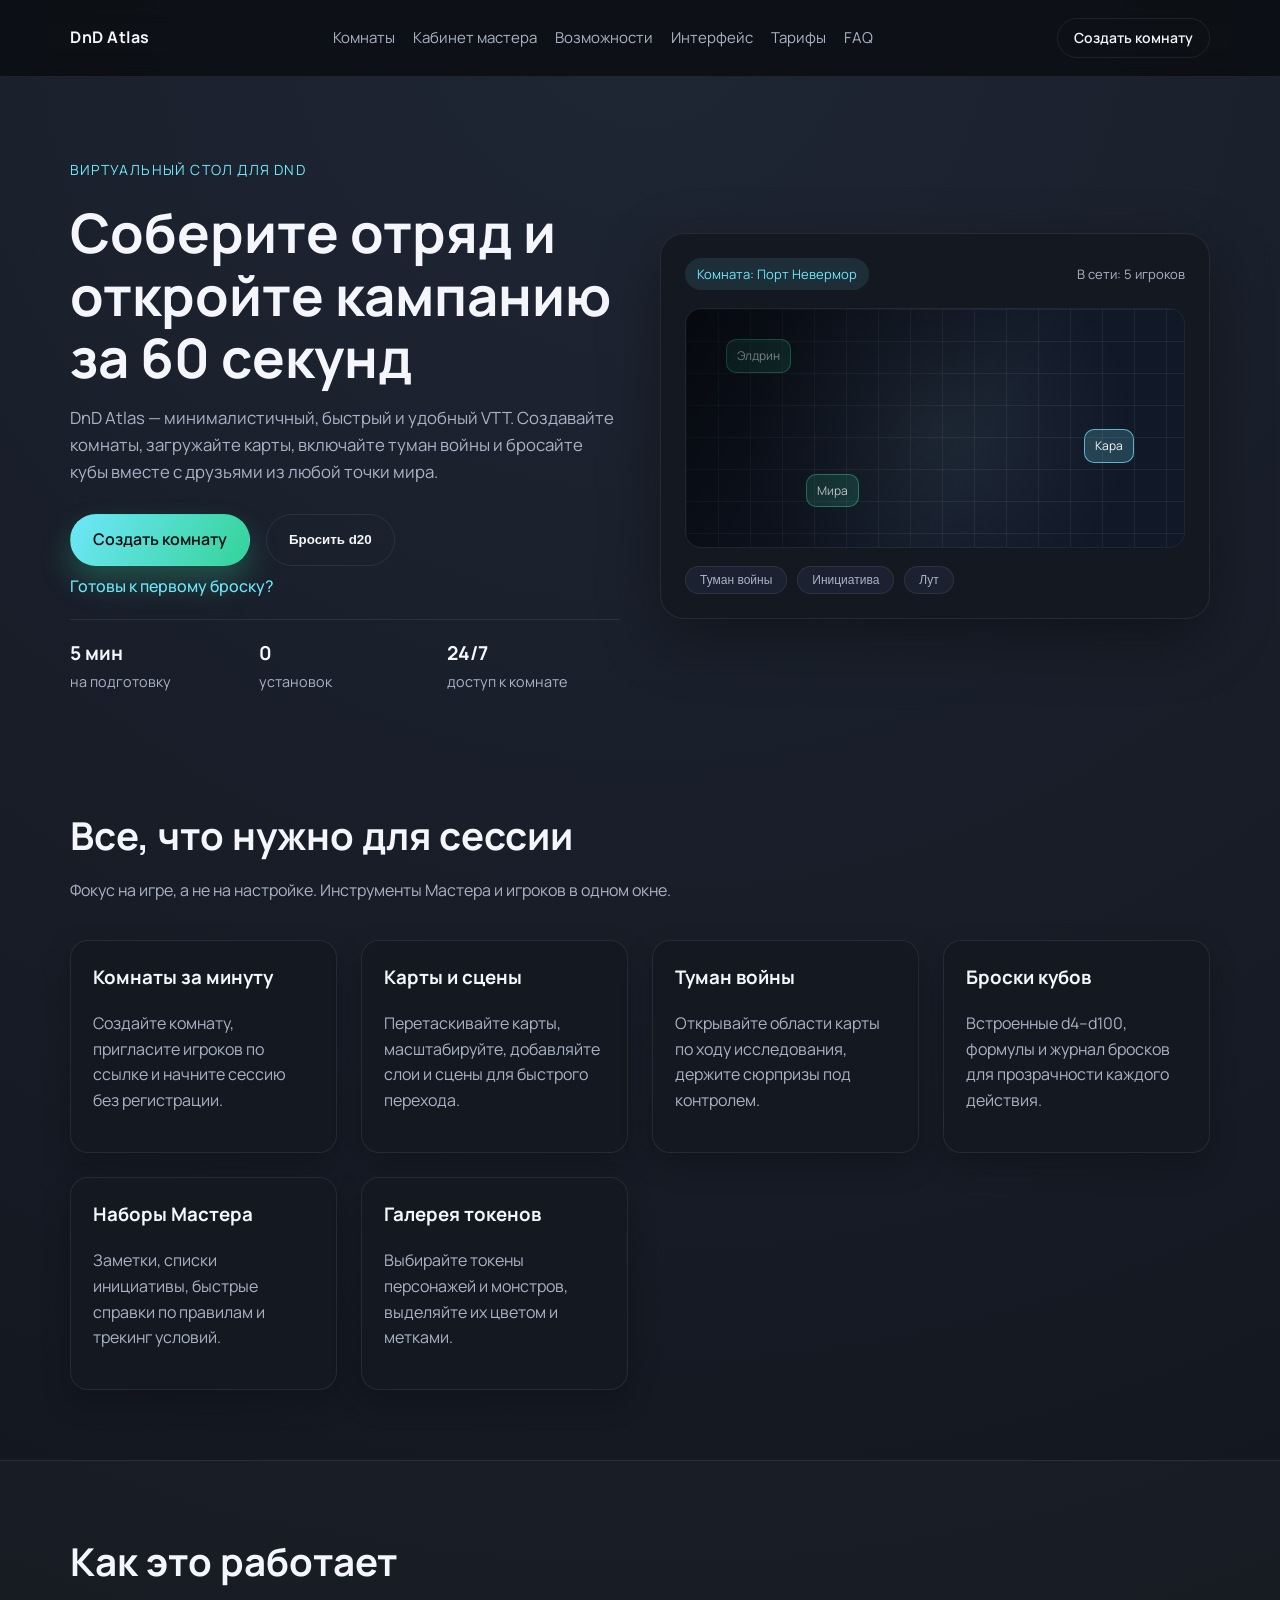
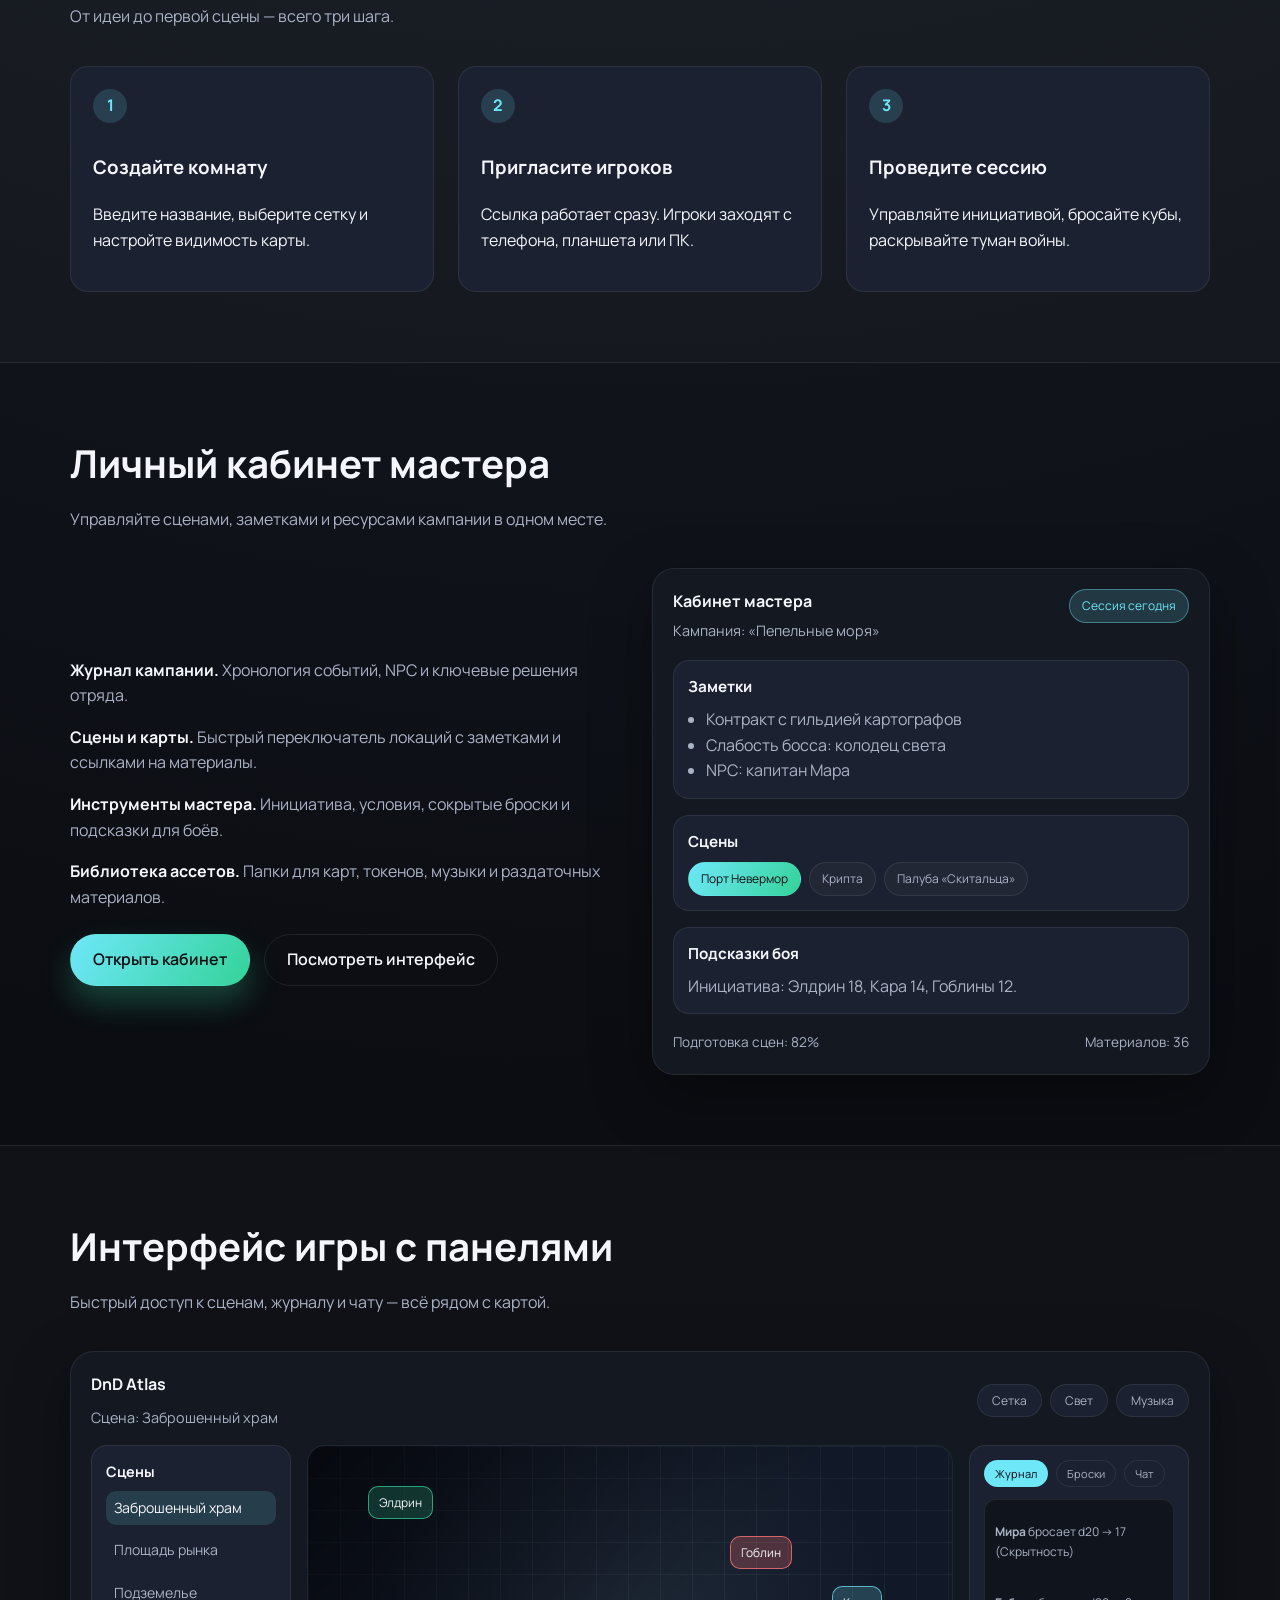
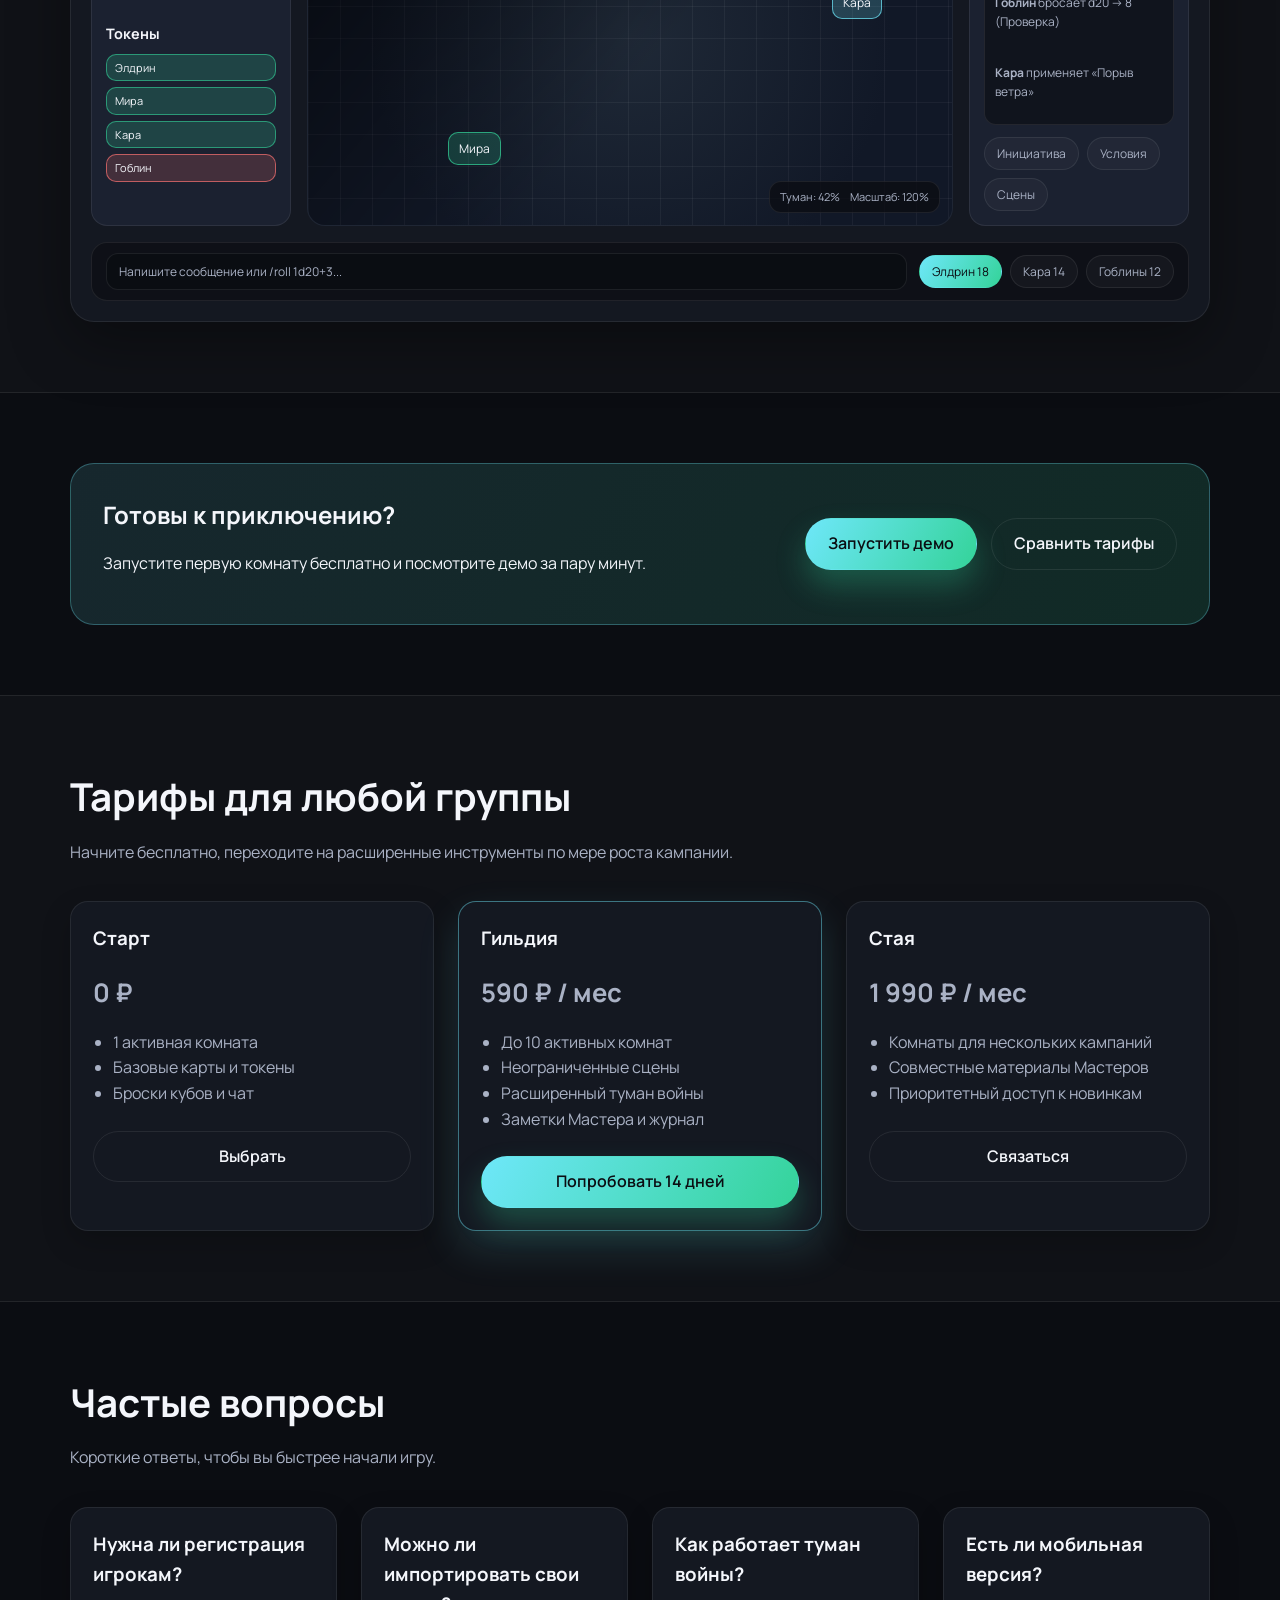
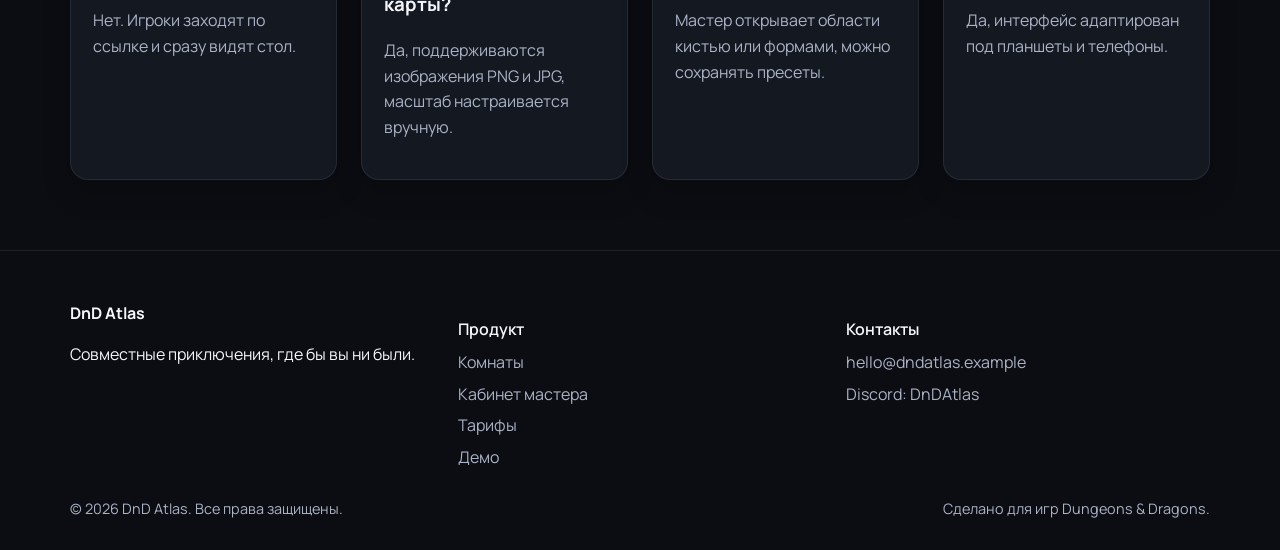
==== commit f856cdf1: "Add master dashboard page Co-authored-by: Eloiser2453 <Eloiser2453@users.noreply.github.com>" ====
--- a/index.html
+++ b/index.html
@@ -22,8 +22,8 @@
         <a class="logo" href="#">DnD Atlas</a>
         <nav class="nav">
           <a href="rooms.html">Комнаты</a>
+          <a href="master.html">Кабинет мастера</a>
           <a href="#features">Возможности</a>
-          <a href="#master">Кабинет мастера</a>
           <a href="#interface">Интерфейс</a>
           <a href="#pricing">Тарифы</a>
           <a href="#faq">FAQ</a>
@@ -177,7 +177,7 @@
                 </li>
               </ul>
               <div class="cta-group">
-                <a class="btn primary" href="rooms.html">Открыть кабинет</a>
+                <a class="btn primary" href="master.html">Открыть кабинет</a>
                 <a class="btn ghost" href="#interface">Посмотреть интерфейс</a>
               </div>
             </div>
@@ -395,7 +395,7 @@
           <p class="footer-title">Продукт</p>
           <ul>
             <li><a href="rooms.html">Комнаты</a></li>
-            <li><a href="#master">Кабинет мастера</a></li>
+            <li><a href="master.html">Кабинет мастера</a></li>
             <li><a href="#pricing">Тарифы</a></li>
             <li><a href="#start">Демо</a></li>
           </ul>
--- a/styles.css
+++ b/styles.css
@@ -889,6 +889,158 @@
   font-size: 0.85rem;
 }
 
+.dashboard-grid {
+  display: grid;
+  grid-template-columns: minmax(220px, 280px) 1fr;
+  gap: 24px;
+  align-items: start;
+}
+
+.dashboard-sidebar,
+.dashboard-main {
+  display: grid;
+  gap: 18px;
+}
+
+.profile-card {
+  display: grid;
+  gap: 14px;
+}
+
+.profile-header {
+  display: flex;
+  justify-content: space-between;
+  gap: 12px;
+  align-items: flex-start;
+}
+
+.profile-stats {
+  display: grid;
+  grid-template-columns: repeat(3, minmax(0, 1fr));
+  gap: 12px;
+}
+
+.profile-stats strong {
+  display: block;
+  font-size: 1.1rem;
+}
+
+.profile-stats span {
+  color: var(--muted);
+  font-size: 0.85rem;
+}
+
+.menu-list {
+  list-style: none;
+  margin: 0;
+  padding: 0;
+  display: grid;
+  gap: 8px;
+}
+
+.menu-list li {
+  padding: 8px 12px;
+  border-radius: 12px;
+  border: 1px solid var(--outline);
+  background: rgba(255, 255, 255, 0.02);
+  color: var(--muted);
+  font-size: 0.9rem;
+}
+
+.menu-list li.active {
+  background: rgba(110, 231, 249, 0.14);
+  color: var(--text);
+}
+
+.widget-grid {
+  display: grid;
+  grid-template-columns: repeat(auto-fit, minmax(240px, 1fr));
+  gap: 18px;
+}
+
+.mini-list {
+  display: grid;
+  gap: 10px;
+}
+
+.mini-item {
+  display: flex;
+  align-items: center;
+  justify-content: space-between;
+  gap: 12px;
+  padding: 10px 12px;
+  border-radius: 12px;
+  border: 1px solid var(--outline);
+  background: var(--panel-light);
+  color: var(--muted);
+  font-size: 0.9rem;
+}
+
+.mini-item strong {
+  color: var(--text);
+}
+
+.progress-group {
+  display: grid;
+  gap: 12px;
+}
+
+.progress-row {
+  display: grid;
+  gap: 6px;
+  font-size: 0.9rem;
+  color: var(--muted);
+}
+
+.note-list {
+  margin: 0;
+  padding-left: 18px;
+  color: var(--muted);
+  display: grid;
+  gap: 6px;
+}
+
+.activity-list {
+  list-style: none;
+  margin: 0;
+  padding: 0;
+  display: grid;
+  gap: 10px;
+}
+
+.activity-list li {
+  display: grid;
+  gap: 4px;
+  padding: 10px 12px;
+  border-radius: 12px;
+  border: 1px solid var(--outline);
+  background: rgba(255, 255, 255, 0.02);
+  color: var(--muted);
+  font-size: 0.9rem;
+}
+
+.library-grid {
+  display: grid;
+  grid-template-columns: repeat(auto-fit, minmax(220px, 1fr));
+  gap: 20px;
+}
+
+.resource-item {
+  display: grid;
+  gap: 10px;
+}
+
+.resource-item h3 {
+  margin: 0;
+}
+
+.resource-meta {
+  display: flex;
+  justify-content: space-between;
+  color: var(--muted);
+  font-size: 0.85rem;
+}
+
 .site-footer {
   padding: 50px 0 30px;
   border-top: 1px solid var(--outline);
@@ -934,6 +1086,10 @@
   .interface-body {
     grid-template-columns: 1fr;
   }
+
+  .dashboard-grid {
+    grid-template-columns: 1fr;
+  }
 }
 
 @media (max-width: 640px) {
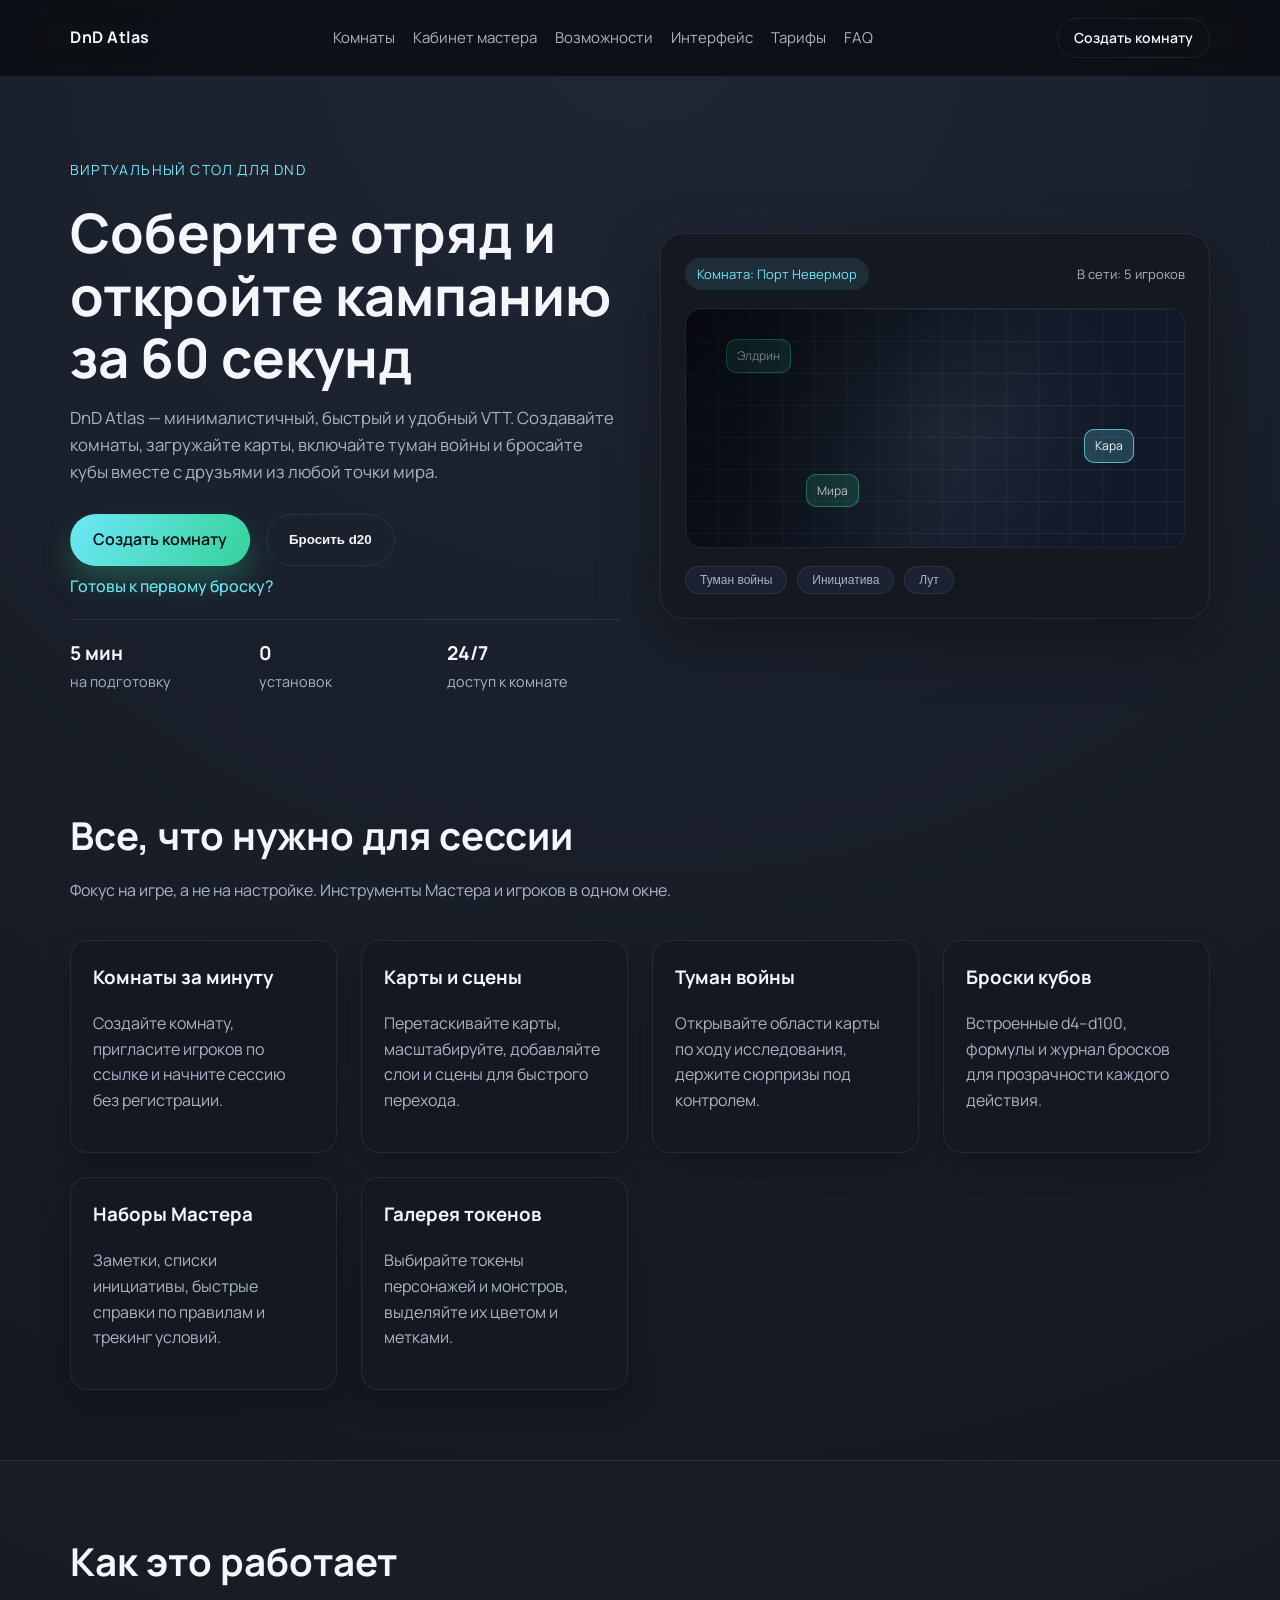
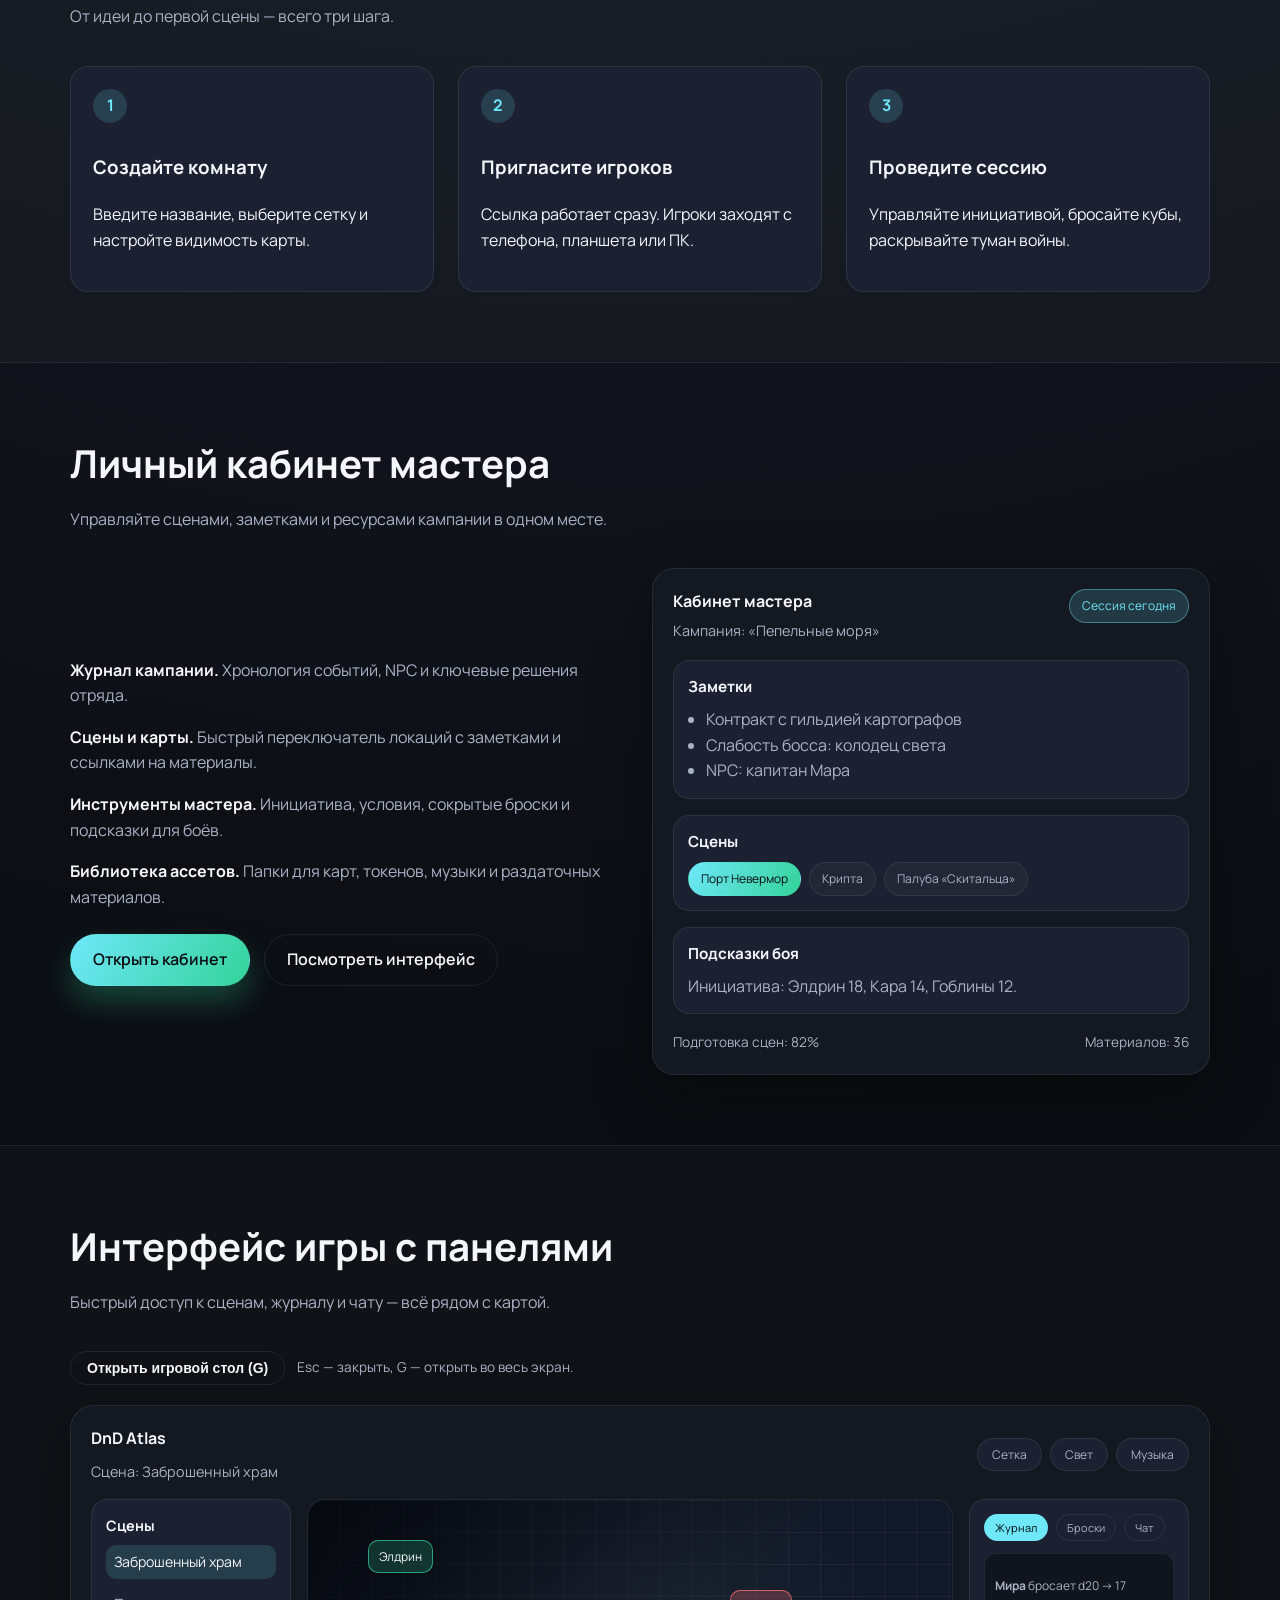
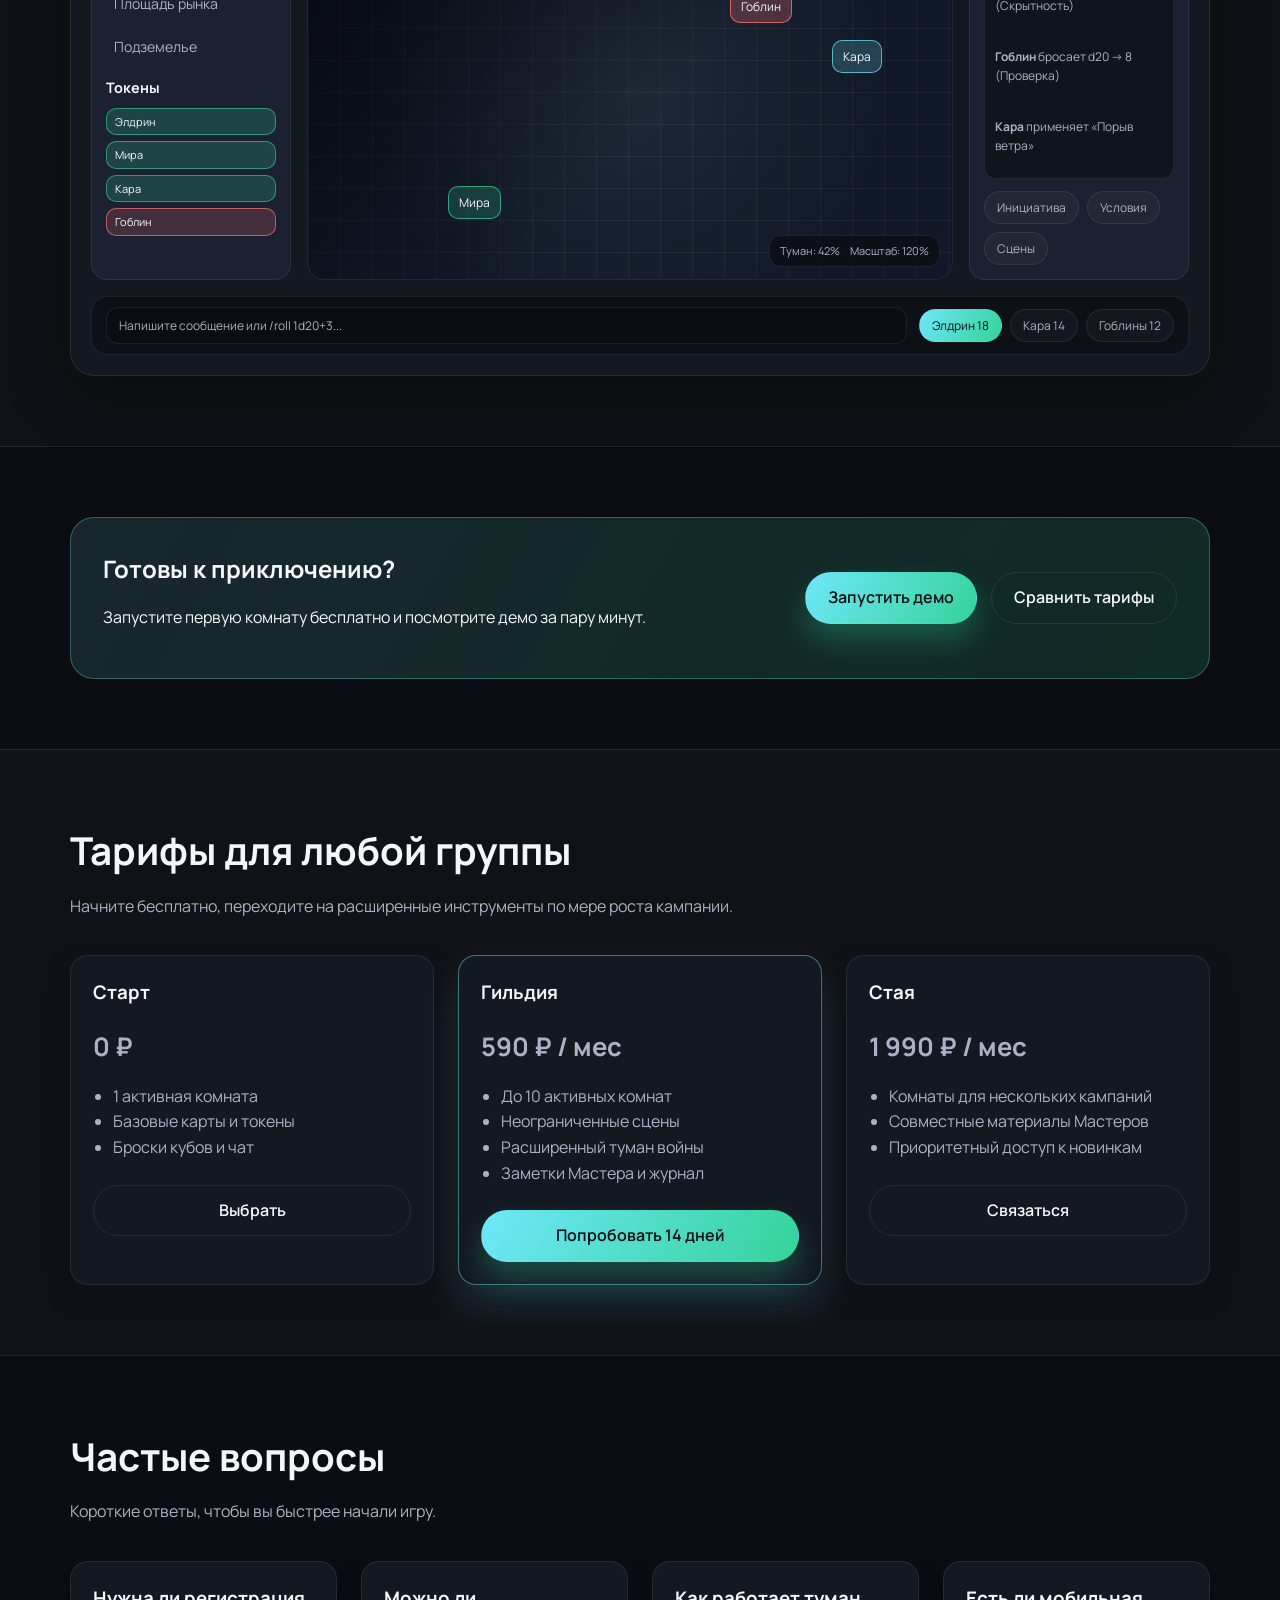
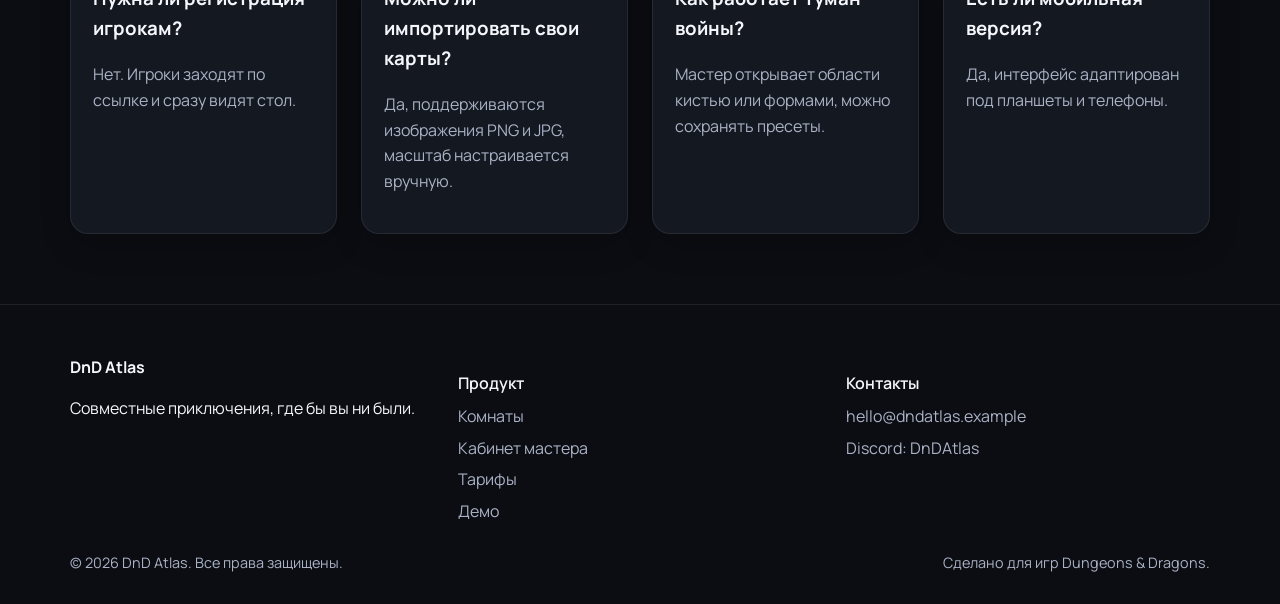
==== commit 34d80546: "Add keyboard-toggle game table overlay Co-authored-by: Eloiser2453 <Eloiser2453@users.noreply.github" ====
--- a/index.html
+++ b/index.html
@@ -226,6 +226,12 @@
             <h2>Интерфейс игры с панелями</h2>
             <p>Быстрый доступ к сценам, журналу и чату — всё рядом с картой.</p>
           </div>
+          <div class="section-actions">
+            <button class="btn ghost small" type="button" data-open-table>
+              Открыть игровой стол (G)
+            </button>
+            <span class="hint">Esc — закрыть, G — открыть во весь экран.</span>
+          </div>
           <div class="interface-mock" aria-hidden="true">
             <div class="interface-top">
               <div class="interface-brand">
@@ -414,6 +420,91 @@
       </div>
     </footer>
 
+    <div class="table-overlay" id="table-overlay" aria-hidden="true">
+      <div class="table-overlay-content" role="dialog" aria-modal="true" aria-label="Игровой стол">
+        <div class="table-overlay-header">
+          <div>
+            <span class="panel-title">Игровой стол</span>
+            <p class="panel-subtitle">Горячая клавиша: G · Закрыть: Esc</p>
+          </div>
+          <button class="btn ghost small" type="button" data-close-table>Закрыть</button>
+        </div>
+        <div class="table-overlay-body">
+          <div class="interface-mock">
+            <div class="interface-top">
+              <div class="interface-brand">
+                <span class="panel-title">DnD Atlas</span>
+                <span class="panel-subtitle">Сцена: Заброшенный храм</span>
+              </div>
+              <div class="interface-actions">
+                <span class="pill">Сетка</span>
+                <span class="pill">Свет</span>
+                <span class="pill">Музыка</span>
+              </div>
+            </div>
+            <div class="interface-body">
+              <aside class="side-panel">
+                <div class="panel-section">
+                  <h4>Сцены</h4>
+                  <ul class="panel-list">
+                    <li class="active">Заброшенный храм</li>
+                    <li>Площадь рынка</li>
+                    <li>Подземелье</li>
+                  </ul>
+                </div>
+                <div class="panel-section">
+                  <h4>Токены</h4>
+                  <div class="token-stack">
+                    <span class="token-mini">Элдрин</span>
+                    <span class="token-mini">Мира</span>
+                    <span class="token-mini">Кара</span>
+                    <span class="token-mini enemy">Гоблин</span>
+                  </div>
+                </div>
+              </aside>
+              <div class="interface-map">
+                <div class="map-grid"></div>
+                <div class="map-token map-token-a">Элдрин</div>
+                <div class="map-token map-token-b">Мира</div>
+                <div class="map-token map-token-c">Кара</div>
+                <div class="map-token map-token-d enemy">Гоблин</div>
+                <div class="map-highlight"></div>
+                <div class="map-legend">
+                  <span>Туман: 42%</span>
+                  <span>Масштаб: 120%</span>
+                </div>
+              </div>
+              <aside class="side-panel right">
+                <div class="tab-row">
+                  <span class="tab active">Журнал</span>
+                  <span class="tab">Броски</span>
+                  <span class="tab">Чат</span>
+                </div>
+                <div class="log">
+                  <p><strong>Мира</strong> бросает d20 → 17 (Скрытность)</p>
+                  <p><strong>Гоблин</strong> бросает d20 → 8 (Проверка)</p>
+                  <p><strong>Кара</strong> применяет «Порыв ветра»</p>
+                </div>
+                <div class="quick-actions">
+                  <span class="chip">Инициатива</span>
+                  <span class="chip">Условия</span>
+                  <span class="chip">Сцены</span>
+                </div>
+              </aside>
+            </div>
+            <div class="interface-bottom">
+              <div class="chat-input">Напишите сообщение или /roll 1d20+3...</div>
+              <div class="initiative-track">
+                <span class="chip active">Элдрин 18</span>
+                <span class="chip">Кара 14</span>
+                <span class="chip">Гоблины 12</span>
+              </div>
+            </div>
+          </div>
+        </div>
+      </div>
+    </div>
+
     <script src="script.js"></script>
   </body>
 </html>
--- a/styles.css
+++ b/styles.css
@@ -25,6 +25,10 @@
   line-height: 1.6;
 }
 
+body.table-open {
+  overflow: hidden;
+}
+
 a {
   color: inherit;
   text-decoration: none;
@@ -306,6 +310,19 @@
   margin: 0;
 }
 
+.section-actions {
+  display: flex;
+  flex-wrap: wrap;
+  gap: 12px;
+  align-items: center;
+  margin-bottom: 20px;
+}
+
+.hint {
+  color: var(--muted);
+  font-size: 0.85rem;
+}
+
 .grid {
   display: grid;
   gap: 24px;
@@ -756,6 +773,49 @@
   gap: 8px;
 }
 
+.table-overlay {
+  position: fixed;
+  inset: 0;
+  background: rgba(11, 13, 18, 0.88);
+  display: flex;
+  align-items: center;
+  justify-content: center;
+  padding: 24px;
+  opacity: 0;
+  pointer-events: none;
+  transition: opacity 0.2s ease;
+  z-index: 30;
+}
+
+.table-overlay.is-open {
+  opacity: 1;
+  pointer-events: auto;
+}
+
+.table-overlay-content {
+  width: min(1200px, 96vw);
+  max-height: 92vh;
+  display: flex;
+  flex-direction: column;
+  gap: 16px;
+}
+
+.table-overlay-header {
+  display: flex;
+  align-items: center;
+  justify-content: space-between;
+  gap: 16px;
+  background: rgba(20, 24, 33, 0.95);
+  border: 1px solid var(--outline);
+  border-radius: 16px;
+  padding: 12px 16px;
+}
+
+.table-overlay-body {
+  overflow: auto;
+  border-radius: 20px;
+}
+
 .page-hero {
   padding: 80px 0 40px;
 }
